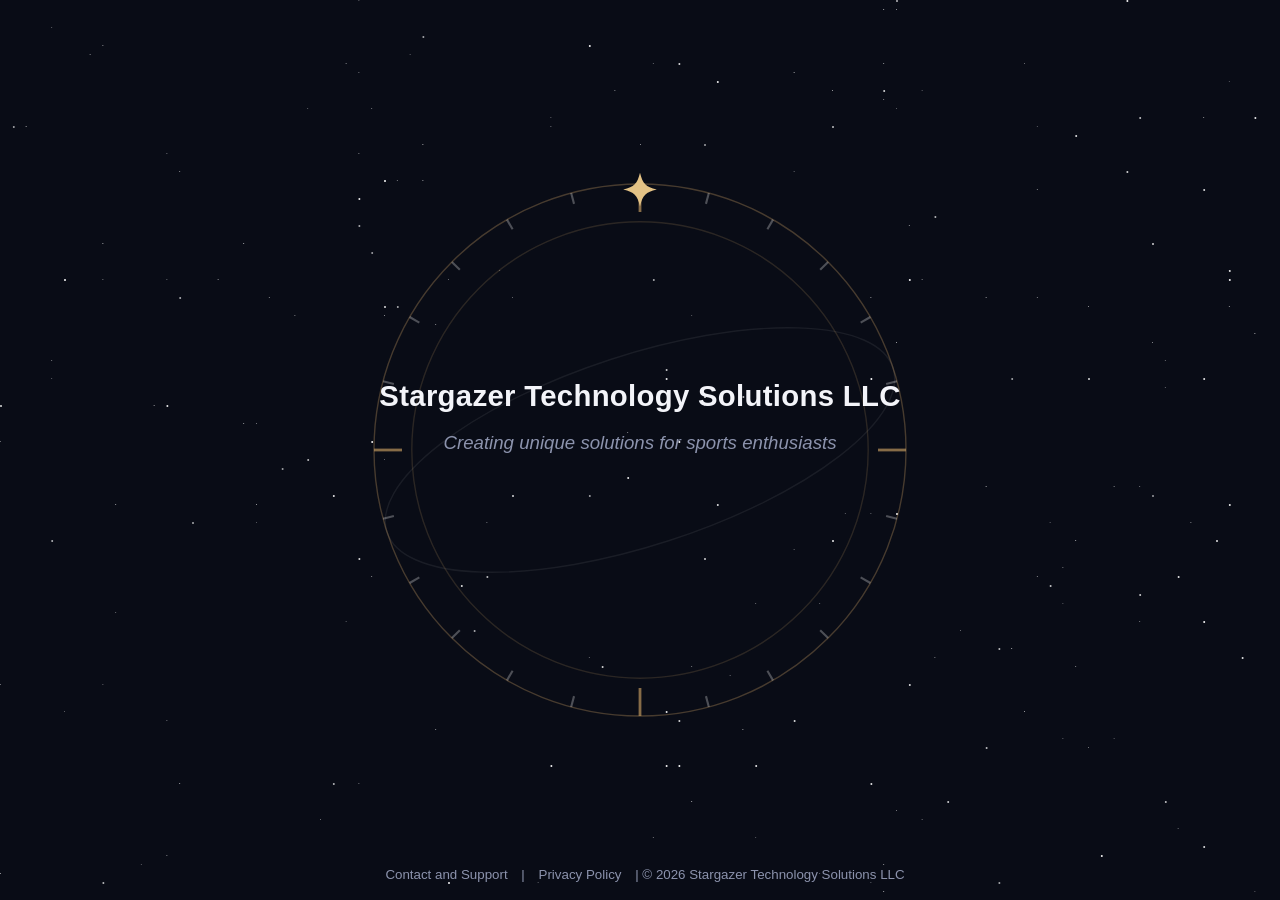
==== index.html @ e73523d0 "Update company name in meta description" ====
<!DOCTYPE html>
<html lang="en">
<head>
<meta charset="UTF-8">
<meta name="viewport" content="width=device-width, initial-scale=1.0">
<meta name="description" content="Stargazer Technology Solutions &mdash; creating unique solutions for sports enthusiasts.">
<title>Stargazer Technology Solutions LLC</title>
<link rel="stylesheet" href="style.css">
</head>
<body>

<div class="stars"></div>
<div class="stars2"></div>
<div class="stars3"></div>

<div class="hero">
  <svg class="emblem emblem--hero" viewBox="0 0 400 400" aria-hidden="true" focusable="false">
    <ellipse cx="200" cy="200" rx="190" ry="68" transform="rotate(-18 200 200)" class="emblem-orbit" />
    <circle cx="200" cy="200" r="190" class="emblem-ring-outer" />
    <circle cx="200" cy="200" r="163" class="emblem-ring-inner" />
    <g class="emblem-ticks-minor">
      <line x1="200" y1="10" x2="200" y2="18" transform="rotate(15 200 200)" />
      <line x1="200" y1="10" x2="200" y2="18" transform="rotate(30 200 200)" />
      <line x1="200" y1="10" x2="200" y2="18" transform="rotate(45 200 200)" />
      <line x1="200" y1="10" x2="200" y2="18" transform="rotate(60 200 200)" />
      <line x1="200" y1="10" x2="200" y2="18" transform="rotate(75 200 200)" />
      <line x1="200" y1="10" x2="200" y2="18" transform="rotate(105 200 200)" />
      <line x1="200" y1="10" x2="200" y2="18" transform="rotate(120 200 200)" />
      <line x1="200" y1="10" x2="200" y2="18" transform="rotate(135 200 200)" />
      <line x1="200" y1="10" x2="200" y2="18" transform="rotate(150 200 200)" />
      <line x1="200" y1="10" x2="200" y2="18" transform="rotate(165 200 200)" />
      <line x1="200" y1="10" x2="200" y2="18" transform="rotate(195 200 200)" />
      <line x1="200" y1="10" x2="200" y2="18" transform="rotate(210 200 200)" />
      <line x1="200" y1="10" x2="200" y2="18" transform="rotate(225 200 200)" />
      <line x1="200" y1="10" x2="200" y2="18" transform="rotate(240 200 200)" />
      <line x1="200" y1="10" x2="200" y2="18" transform="rotate(255 200 200)" />
      <line x1="200" y1="10" x2="200" y2="18" transform="rotate(285 200 200)" />
      <line x1="200" y1="10" x2="200" y2="18" transform="rotate(300 200 200)" />
      <line x1="200" y1="10" x2="200" y2="18" transform="rotate(315 200 200)" />
      <line x1="200" y1="10" x2="200" y2="18" transform="rotate(330 200 200)" />
      <line x1="200" y1="10" x2="200" y2="18" transform="rotate(345 200 200)" />
    </g>
    <g class="emblem-ticks-major">
      <line x1="200" y1="10" x2="200" y2="30" />
      <line x1="200" y1="10" x2="200" y2="30" transform="rotate(90 200 200)" />
      <line x1="200" y1="10" x2="200" y2="30" transform="rotate(180 200 200)" />
      <line x1="200" y1="10" x2="200" y2="30" transform="rotate(270 200 200)" />
    </g>
    <path class="emblem-spark" d="M200,2 C202,10 204,12 212,14 C204,16 202,18 200,26 C198,18 196,16 188,14 C196,12 198,10 200,2 Z" />
  </svg>

  <div class="hero-content">
    <h1 class="business-name">Stargazer Technology Solutions LLC</h1>
    <p class="tagline">Creating unique solutions for sports enthusiasts</p>
  </div>
</div>

<div class="footer-links">
  <a href="contact.html">Contact and Support</a>
  |
  <a href="privacy.html">Privacy Policy</a>
  |
  &copy; 2026 Stargazer Technology Solutions LLC
</div>

</body>
</html>
---- style.css ----
@font-face {
  font-family: 'Gellix';
  src: local('Gellix');
}

:root {
  --bg: #090c16;
  --text: #f3f4f9;
  --muted: #8c93ad;
  --accent: #c9a063;
  --accent-bright: #e3c285;
  --rule: rgba(201, 160, 99, 0.35);
}

* {
  margin: 0;
  padding: 0;
  box-sizing: border-box;
}

html {
  overflow-x: hidden;
}

html, body {
  height: 100%;
  background: var(--bg);
  font-family: 'Gellix', -apple-system, 'Segoe UI', Helvetica, Arial, sans-serif;
  color: var(--text);
}

a {
  color: var(--accent-bright);
}

a:focus-visible,
button:focus-visible {
  outline: 1px solid var(--accent-bright);
  outline-offset: 3px;
}

/* ---------- Starfield (static box-shadow dot field) ---------- */

.stars,
.stars2,
.stars3 {
  position: fixed;
  top: 0;
  left: 0;
  width: 1px;
  height: 1px;
  border-radius: 50%;
  background: transparent;
  z-index: 0;
}

.stars2 { width: 2px; height: 2px; }
.stars3 { width: 2px; height: 2px; }

.stars {
  box-shadow:
    81vw 14vh 0 rgba(255,255,255,0.41),
    35vw 31vh 0 rgba(255,255,255,0.49),
    94vw 13vh 0 rgba(255,255,255,0.67),
    69vw 11vh 0 rgba(255,255,255,0.64),
    4vw 3vh 0 rgba(255,255,255,0.44),
    29vw 64vh 0 rgba(255,255,255,0.64),
    71vw 25vh 0 rgba(255,255,255,0.69),
    89vw 69vh 0 rgba(255,255,255,0.57),
    57vw 75vh 0 rgba(255,255,255,0.51),
    0vw 97vh 0 rgba(255,255,255,0.72),
    89vw 54vh 0 rgba(255,255,255,0.54),
    19vw 27vh 0 rgba(255,255,255,0.78),
    43vw 13vh 0 rgba(255,255,255,0.44),
    12vw 45vh 0 rgba(255,255,255,0.74),
    77vw 33vh 0 rgba(255,255,255,0.72),
    93vw 58vh 0 rgba(255,255,255,0.61),
    48vw 10vh 0 rgba(255,255,255,0.62),
    80vw 79vh 0 rgba(255,255,255,0.75),
    46vw 73vh 0 rgba(255,255,255,0.48),
    8vw 5vh 0 rgba(255,255,255,0.66),
    98vw 37vh 0 rgba(255,255,255,0.79),
    29vw 12vh 0 rgba(255,255,255,0.55),
    58vw 81vh 0 rgba(255,255,255,0.73),
    20vw 47vh 0 rgba(255,255,255,0.54),
    85vw 34vh 0 rgba(255,255,255,0.68),
    87vw 82vh 0 rgba(255,255,255,0.43),
    81vw 21vh 0 rgba(255,255,255,0.61),
    31vw 20vh 0 rgba(255,255,255,0.58),
    34vw 81vh 0 rgba(255,255,255,0.68),
    28vw 87vh 0 rgba(255,255,255,0.53),
    98vw 99vh 0 rgba(255,255,255,0.42),
    4vw 40vh 0 rgba(255,255,255,0.56),
    8vw 27vh 0 rgba(255,255,255,0.77),
    72vw 91vh 0 rgba(255,255,255,0.53),
    83vw 63vh 0 rgba(255,255,255,0.56),
    82vw 58vh 0 rgba(255,255,255,0.46),
    17vw 31vh 0 rgba(255,255,255,0.7),
    68vw 33vh 0 rgba(255,255,255,0.7),
    54vw 74vh 0 rgba(255,255,255,0.56),
    28vw 17vh 0 rgba(255,255,255,0.6),
    11vw 96vh 0 rgba(255,255,255,0.42),
    14vw 19vh 0 rgba(255,255,255,0.65),
    87vw 54vh 0 rgba(255,255,255,0.64),
    49vw 48vh 0 rgba(255,255,255,0.64),
    59vw 67vh 0 rgba(255,255,255,0.5),
    70vw 1vh 0 rgba(255,255,255,0.67),
    14vw 87vh 0 rgba(255,255,255,0.75),
    96vw 34vh 0 rgba(255,255,255,0.71),
    43vw 14vh 0 rgba(255,255,255,0.52),
    20vw 58vh 0 rgba(255,255,255,0.4),
    92vw 92vh 0 rgba(255,255,255,0.51),
    64vw 97vh 0 rgba(255,255,255,0.47),
    13vw 80vh 0 rgba(255,255,255,0.52),
    81vw 64vh 0 rgba(255,255,255,0.64),
    19vw 47vh 0 rgba(255,255,255,0.71),
    69vw 99vh 0 rgba(255,255,255,0.77),
    0vw 76vh 0 rgba(255,255,255,0.53),
    2vw 14vh 0 rgba(255,255,255,0.77),
    39vw 30vh 0 rgba(255,255,255,0.42),
    72vw 10vh 0 rgba(255,255,255,0.43),
    62vw 8vh 0 rgba(255,255,255,0.79),
    68vw 98vh 0 rgba(255,255,255,0.45),
    84vw 60vh 0 rgba(255,255,255,0.78),
    21vw 33vh 0 rgba(255,255,255,0.61),
    77vw 54vh 0 rgba(255,255,255,0.79),
    69vw 96vh 0 rgba(255,255,255,0.69),
    25vw 91vh 0 rgba(255,255,255,0.52),
    85vw 83vh 0 rgba(255,255,255,0.55),
    66vw 57vh 0 rgba(255,255,255,0.45),
    28vw 8vh 0 rgba(255,255,255,0.54),
    75vw 70vh 0 rgba(255,255,255,0.49),
    28vw 0vh 0 rgba(255,255,255,0.43),
    80vw 7vh 0 rgba(255,255,255,0.49),
    4vw 42vh 0 rgba(255,255,255,0.43),
    30vw 35vh 0 rgba(255,255,255,0.67),
    27vw 69vh 0 rgba(255,255,255,0.45),
    73vw 73vh 0 rgba(255,255,255,0.59),
    100vw 60vh 0 rgba(255,255,255,0.72),
    24vw 12vh 0 rgba(255,255,255,0.44),
    55vw 45vh 0 rgba(255,255,255,0.57),
    59vw 93vh 0 rgba(255,255,255,0.42),
    83vw 82vh 0 rgba(255,255,255,0.44),
    51vw 93vh 0 rgba(255,255,255,0.54),
    13vw 31vh 0 rgba(255,255,255,0.48),
    68vw 57vh 0 rgba(255,255,255,0.46),
    23vw 35vh 0 rgba(255,255,255,0.59),
    9vw 56vh 0 rgba(255,255,255,0.72),
    70vw 12vh 0 rgba(255,255,255,0.42),
    69vw 1vh 0 rgba(255,255,255,0.79),
    96vw 30vh 0 rgba(255,255,255,0.47),
    62vw 61vh 0 rgba(255,255,255,0.49),
    51vw 7vh 0 rgba(255,255,255,0.47),
    0vw 49vh 0 rgba(255,255,255,0.51),
    100vw 100vh 0 rgba(255,255,255,0.58),
    54vw 89vh 0 rgba(255,255,255,0.78),
    100vw 71vh 0 rgba(255,255,255,0.66),
    62vw 19vh 0 rgba(255,255,255,0.48),
    27vw 7vh 0 rgba(255,255,255,0.63),
    69vw 7vh 0 rgba(255,255,255,0.7),
    7vw 6vh 0 rgba(255,255,255,0.63),
    64vw 67vh 0 rgba(255,255,255,0.46),
    65vw 10vh 0 rgba(255,255,255,0.74),
    8vw 76vh 0 rgba(255,255,255,0.43),
    30vw 51vh 0 rgba(255,255,255,0.45),
    72vw 31vh 0 rgba(255,255,255,0.63),
    5vw 79vh 0 rgba(255,255,255,0.43),
    84vw 74vh 0 rgba(255,255,255,0.63),
    40vw 33vh 0 rgba(255,255,255,0.48),
    91vw 40vh 0 rgba(255,255,255,0.5),
    50vw 16vh 0 rgba(255,255,255,0.67),
    38vw 58vh 0 rgba(255,255,255,0.53),
    96vw 9vh 0 rgba(255,255,255,0.4),
    79vw 72vh 0 rgba(255,255,255,0.8),
    9vw 68vh 0 rgba(255,255,255,0.49),
    33vw 16vh 0 rgba(255,255,255,0.77),
    8vw 31vh 0 rgba(255,255,255,0.55),
    20vw 56vh 0 rgba(255,255,255,0.73),
    90vw 38vh 0 rgba(255,255,255,0.64),
    83vw 67vh 0 rgba(255,255,255,0.4),
    70vw 38vh 0 rgba(255,255,255,0.77),
    13vw 17vh 0 rgba(255,255,255,0.51),
    13vw 95vh 0 rgba(255,255,255,0.62),
    34vw 36vh 0 rgba(255,255,255,0.64),
    91vw 43vh 0 rgba(255,255,255,0.48),
    81vw 33vh 0 rgba(255,255,255,0.6),
    32vw 6vh 0 rgba(255,255,255,0.44),
    54vw 35vh 0 rgba(255,255,255,0.42),
    42vw 98vh 0 rgba(255,255,255,0.45),
    33vw 20vh 0 rgba(255,255,255,0.7),
    70vw 90vh 0 rgba(255,255,255,0.57);
}

.stars2 {
  box-shadow:
    1vw 14vh 0 rgba(255,255,255,0.63),
    88vw 19vh 0 rgba(255,255,255,0.82),
    47vw 74vh 0 rgba(255,255,255,0.82),
    55vw 16vh 0 rgba(255,255,255,0.62),
    46vw 5vh 0 rgba(255,255,255,0.96),
    26vw 87vh 0 rgba(255,255,255,0.7),
    13vw 45vh 0 rgba(255,255,255,0.91),
    52vw 79vh 0 rgba(255,255,255,0.9),
    30vw 20vh 0 rgba(255,255,255,0.99),
    22vw 52vh 0 rgba(255,255,255,0.61),
    94vw 42vh 0 rgba(255,255,255,0.91),
    52vw 85vh 0 rgba(255,255,255,0.95),
    31vw 34vh 0 rgba(255,255,255,0.66),
    89vw 13vh 0 rgba(255,255,255,0.75),
    4vw 60vh 0 rgba(255,255,255,0.69),
    58vw 44vh 0 rgba(255,255,255,0.72),
    29vw 28vh 0 rgba(255,255,255,0.61),
    24vw 51vh 0 rgba(255,255,255,0.73),
    8vw 98vh 0 rgba(255,255,255,0.71),
    82vw 65vh 0 rgba(255,255,255,0.76),
    68vw 42vh 0 rgba(255,255,255,0.98),
    14vw 33vh 0 rgba(255,255,255,0.67),
    33vw 4vh 0 rgba(255,255,255,0.64),
    55vw 44vh 0 rgba(255,255,255,0.89),
    40vw 55vh 0 rgba(255,255,255,0.84),
    65vw 14vh 0 rgba(255,255,255,0.75),
    73vw 24vh 0 rgba(255,255,255,0.7),
    90vw 55vh 0 rgba(255,255,255,0.6),
    68vw 87vh 0 rgba(255,255,255,0.89),
    94vw 94vh 0 rgba(255,255,255,0.87),
    46vw 55vh 0 rgba(255,255,255,0.63),
    85vw 42vh 0 rgba(255,255,255,0.85),
    84vw 15vh 0 rgba(255,255,255,0.89),
    38vw 64vh 0 rgba(255,255,255,0.72),
    52vw 41vh 0 rgba(255,255,255,0.76),
    37vw 70vh 0 rgba(255,255,255,0.65),
    53vw 85vh 0 rgba(255,255,255,0.98),
    86vw 95vh 0 rgba(255,255,255,0.96),
    78vw 72vh 0 rgba(255,255,255,0.72),
    70vw 0vh 0 rgba(255,255,255,0.72),
    26vw 55vh 0 rgba(255,255,255,0.91),
    77vw 83vh 0 rgba(255,255,255,0.73),
    56vw 56vh 0 rgba(255,255,255,0.87),
    65vw 60vh 0 rgba(255,255,255,0.92),
    94vw 21vh 0 rgba(255,255,255,0.86),
    36vw 65vh 0 rgba(255,255,255,0.87),
    79vw 42vh 0 rgba(255,255,255,0.64),
    96vw 30vh 0 rgba(255,255,255,0.87),
    28vw 25vh 0 rgba(255,255,255,0.66),
    5vw 31vh 0 rgba(255,255,255,0.99),
    78vw 98vh 0 rgba(255,255,255,0.63),
    53vw 80vh 0 rgba(255,255,255,0.83),
    91vw 89vh 0 rgba(255,255,255,0.75),
    51vw 31vh 0 rgba(255,255,255,0.66),
    88vw 0vh 0 rgba(255,255,255,0.96),
    98vw 13vh 0 rgba(255,255,255,0.91),
    28vw 22vh 0 rgba(255,255,255,0.92),
    89vw 66vh 0 rgba(255,255,255,0.79),
    71vw 31vh 0 rgba(255,255,255,0.97),
    15vw 58vh 0 rgba(255,255,255,0.65);
}

.stars3 {
  box-shadow:
    59vw 85vh 0 rgba(255,255,255,0.91),
    71vw 76vh 0 rgba(255,255,255,0.86),
    96vw 56vh 0 rgba(255,255,255,0.92),
    92vw 64vh 0 rgba(255,255,255,0.89),
    70vw 57vh 0 rgba(255,255,255,0.98),
    95vw 60vh 0 rgba(255,255,255,0.89),
    96vw 31vh 0 rgba(255,255,255,0.97),
    35vw 98vh 0 rgba(255,255,255,0.96),
    62vw 80vh 0 rgba(255,255,255,0.85),
    56vw 9vh 0 rgba(255,255,255,0.94),
    30vw 34vh 0 rgba(255,255,255,0.87),
    69vw 10vh 0 rgba(255,255,255,0.83),
    29vw 49vh 0 rgba(255,255,255,0.94),
    90vw 27vh 0 rgba(255,255,255,0.81),
    52vw 42vh 0 rgba(255,255,255,0.91),
    53vw 7vh 0 rgba(255,255,255,0.84),
    53vw 49vh 0 rgba(255,255,255,0.98),
    74vw 89vh 0 rgba(255,255,255,0.8),
    97vw 73vh 0 rgba(255,255,255,0.88),
    0vw 45vh 0 rgba(255,255,255,0.86),
    49vw 53vh 0 rgba(255,255,255,0.91),
    94vw 69vh 0 rgba(255,255,255,0.96),
    28vw 62vh 0 rgba(255,255,255,0.84),
    55vw 62vh 0 rgba(255,255,255,0.81),
    43vw 85vh 0 rgba(255,255,255,0.94);
}

/* ---------- Astrolabe emblem ---------- */

.emblem {
  display: block;
  overflow: visible;
}

.emblem-ring-outer {
  fill: none;
  stroke: var(--accent);
  stroke-opacity: 0.32;
  stroke-width: 1;
}

.emblem-ring-inner {
  fill: none;
  stroke: var(--accent);
  stroke-opacity: 0.18;
  stroke-width: 1;
}

.emblem-orbit {
  fill: none;
  stroke: #ffffff;
  stroke-opacity: 0.07;
  stroke-width: 1;
}

.emblem-ticks-minor line {
  stroke: #ffffff;
  stroke-opacity: 0.28;
  stroke-width: 1.5;
}

.emblem-ticks-major line {
  stroke: var(--accent);
  stroke-opacity: 0.65;
  stroke-width: 2;
}

.emblem-spark {
  fill: var(--accent-bright);
}

/* ---------- Home page hero ---------- */

.hero {
  position: relative;
  z-index: 1;
  min-height: 100vh;
  display: flex;
  align-items: center;
  justify-content: center;
  padding: 24px;
  padding-bottom: 88px;
}

.emblem--hero {
  position: absolute;
  top: 50%;
  left: 50%;
  z-index: 0;
  width: min(74vmin, 560px);
  height: min(74vmin, 560px);
  transform: translate(-50%, -50%);
  pointer-events: none;
  animation: emblem-reveal 1100ms ease-out both;
}

.hero-content {
  position: relative;
  z-index: 1;
  max-width: 640px;
  text-align: center;
  animation: content-reveal 900ms ease-out 150ms both;
}

.business-name {
  font-size: 22pt;
  font-weight: 700;
  letter-spacing: 0.3px;
  margin-bottom: 16px;
}

.tagline {
  font-size: 14pt;
  font-style: italic;
  font-weight: 400;
  color: var(--muted);
  line-height: 1.5;
  white-space: nowrap;
}

/* ---------- Contact / Privacy pages ---------- */

.page {
  position: relative;
  z-index: 1;
  min-height: 100vh;
  display: flex;
  flex-direction: column;
  align-items: center;
  justify-content: center;
  text-align: center;
  padding: 24px;
  padding-bottom: 88px;
}

.page-head {
  animation: content-reveal 700ms ease-out both;
}

.emblem--mark {
  width: 84px;
  height: 84px;
  margin: 0 auto 22px;
}

.page-title {
  font-size: 22pt;
  font-weight: 700;
  letter-spacing: 0.3px;
  margin-bottom: 18px;
}

.rule {
  width: 40px;
  height: 1px;
  background: var(--rule);
  margin: 0 auto 32px;
}

.page-body {
  animation: content-reveal 700ms ease-out 100ms both;
}

.body-text {
  font-size: 14pt;
  line-height: 1.8;
  color: var(--text);
}

.field-list {
  display: flex;
  flex-direction: column;
  align-items: center;
  gap: 22px;
}

.field-list--footnote {
  margin-top: 36px;
}

.field dt {
  font-size: 10pt;
  font-weight: 500;
  color: var(--muted);
  margin-bottom: 4px;
}

.field dd {
  font-size: 14pt;
  color: var(--text);
  font-variant-numeric: tabular-nums;
}

.field dd a {
  text-decoration: none;
}

.field dd a:hover,
.field dd a:focus-visible {
  text-decoration: underline;
}

/* ---------- Support form ---------- */

.support-form {
  display: flex;
  flex-direction: column;
  gap: 20px;
  width: 100%;
  max-width: 420px;
  margin: 0 auto;
  text-align: left;
}

.hp-field {
  position: absolute;
  left: -10000px;
  width: 1px;
  height: 1px;
  overflow: hidden;
}

.form-field {
  display: flex;
  flex-direction: column;
  gap: 6px;
}

.form-field label {
  font-size: 10pt;
  font-weight: 500;
  color: var(--muted);
}

.form-field input,
.form-field textarea {
  font-family: inherit;
  font-size: 14pt;
  color: var(--text);
  background: rgba(255, 255, 255, 0.03);
  border: 1px solid rgba(255, 255, 255, 0.16);
  border-radius: 4px;
  padding: 10px 12px;
}

.form-field textarea {
  resize: vertical;
  min-height: 120px;
}

.form-field input:focus,
.form-field textarea:focus {
  outline: none;
  border-color: var(--accent);
  background: rgba(255, 255, 255, 0.05);
}

.form-field input:focus-visible,
.form-field textarea:focus-visible {
  outline: 1px solid var(--accent-bright);
  outline-offset: 2px;
}

.form-submit {
  align-self: center;
  margin-top: 4px;
  font-family: inherit;
  font-size: 14pt;
  font-weight: 700;
  color: var(--bg);
  background: var(--accent);
  border: none;
  border-radius: 4px;
  padding: 12px 30px;
  cursor: pointer;
  transition: background 150ms ease;
}

.form-submit:hover {
  background: var(--accent-bright);
}

.form-submit:focus-visible {
  outline: 1px solid var(--accent-bright);
  outline-offset: 3px;
}

/* ---------- Footer nav ---------- */

.footer-links {
  position: fixed;
  z-index: 1;
  bottom: 18px;
  left: 0;
  width: 100%;
  text-align: center;
  font-size: 10pt;
  color: var(--muted);
}

.footer-links a {
  color: var(--muted);
  text-decoration: none;
  margin: 0 10px;
}

.footer-links a:hover,
.footer-links a:focus-visible {
  color: var(--accent-bright);
  text-decoration: underline;
}

/* ---------- Motion ---------- */

@keyframes emblem-reveal {
  from { opacity: 0; transform: translate(-50%, -50%) scale(0.96); }
  to   { opacity: 1; transform: translate(-50%, -50%) scale(1); }
}

@keyframes content-reveal {
  from { opacity: 0; transform: translateY(6px); }
  to   { opacity: 1; transform: translateY(0); }
}

@media (prefers-reduced-motion: reduce) {
  * {
    animation: none !important;
    transition: none !important;
  }
}

@media (max-width: 480px) {
  .tagline {
    white-space: normal;
  }

  .emblem--hero {
    width: min(84vmin, 420px);
    height: min(84vmin, 420px);
  }
}
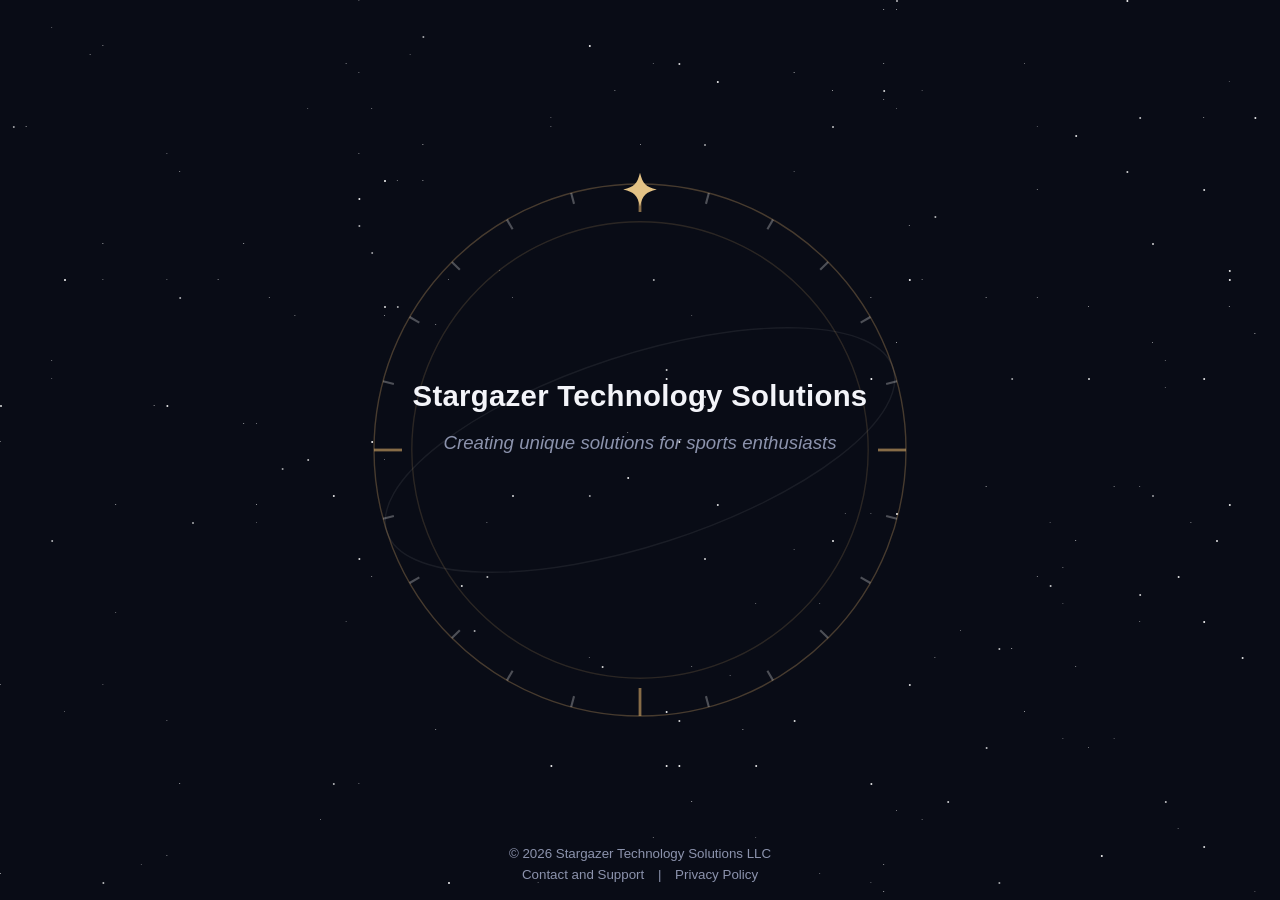
==== commit 5eb6364c: "Add copyright notice to footer, shorten homepage business name - Add "© 2026 Stargazer Technology So" ====
--- a/index.html
+++ b/index.html
@@ -4,7 +4,7 @@
 <meta charset="UTF-8">
 <meta name="viewport" content="width=device-width, initial-scale=1.0">
 <meta name="description" content="Stargazer Technology Solutions &mdash; creating unique solutions for sports enthusiasts.">
-<title>Stargazer Technology Solutions LLC</title>
+<title>Stargazer Technology Solutions</title>
 <link rel="stylesheet" href="style.css">
 </head>
 <body>
@@ -50,18 +50,19 @@
   </svg>
 
   <div class="hero-content">
-    <h1 class="business-name">Stargazer Technology Solutions LLC</h1>
+    <h1 class="business-name">Stargazer Technology Solutions</h1>
     <p class="tagline">Creating unique solutions for sports enthusiasts</p>
   </div>
 </div>
 
-<div class="footer-links">
-  <a href="contact.html">Contact and Support</a>
-  |
-  <a href="privacy.html">Privacy Policy</a>
-  |
-  &copy; 2026 Stargazer Technology Solutions LLC
-</div>
+<footer class="site-footer">
+  <p class="footer-copyright">&copy; 2026 Stargazer Technology Solutions LLC</p>
+  <nav class="footer-links">
+    <a href="contact.html">Contact and Support</a>
+    |
+    <a href="privacy.html">Privacy Policy</a>
+  </nav>
+</footer>
 
 </body>
 </html>
--- a/style.css
+++ b/style.css
@@ -546,7 +546,7 @@
 
 /* ---------- Footer nav ---------- */
 
-.footer-links {
+.site-footer {
   position: fixed;
   z-index: 1;
   bottom: 18px;
@@ -557,6 +557,10 @@
   color: var(--muted);
 }
 
+.footer-copyright {
+  margin-bottom: 6px;
+}
+
 .footer-links a {
   color: var(--muted);
   text-decoration: none;
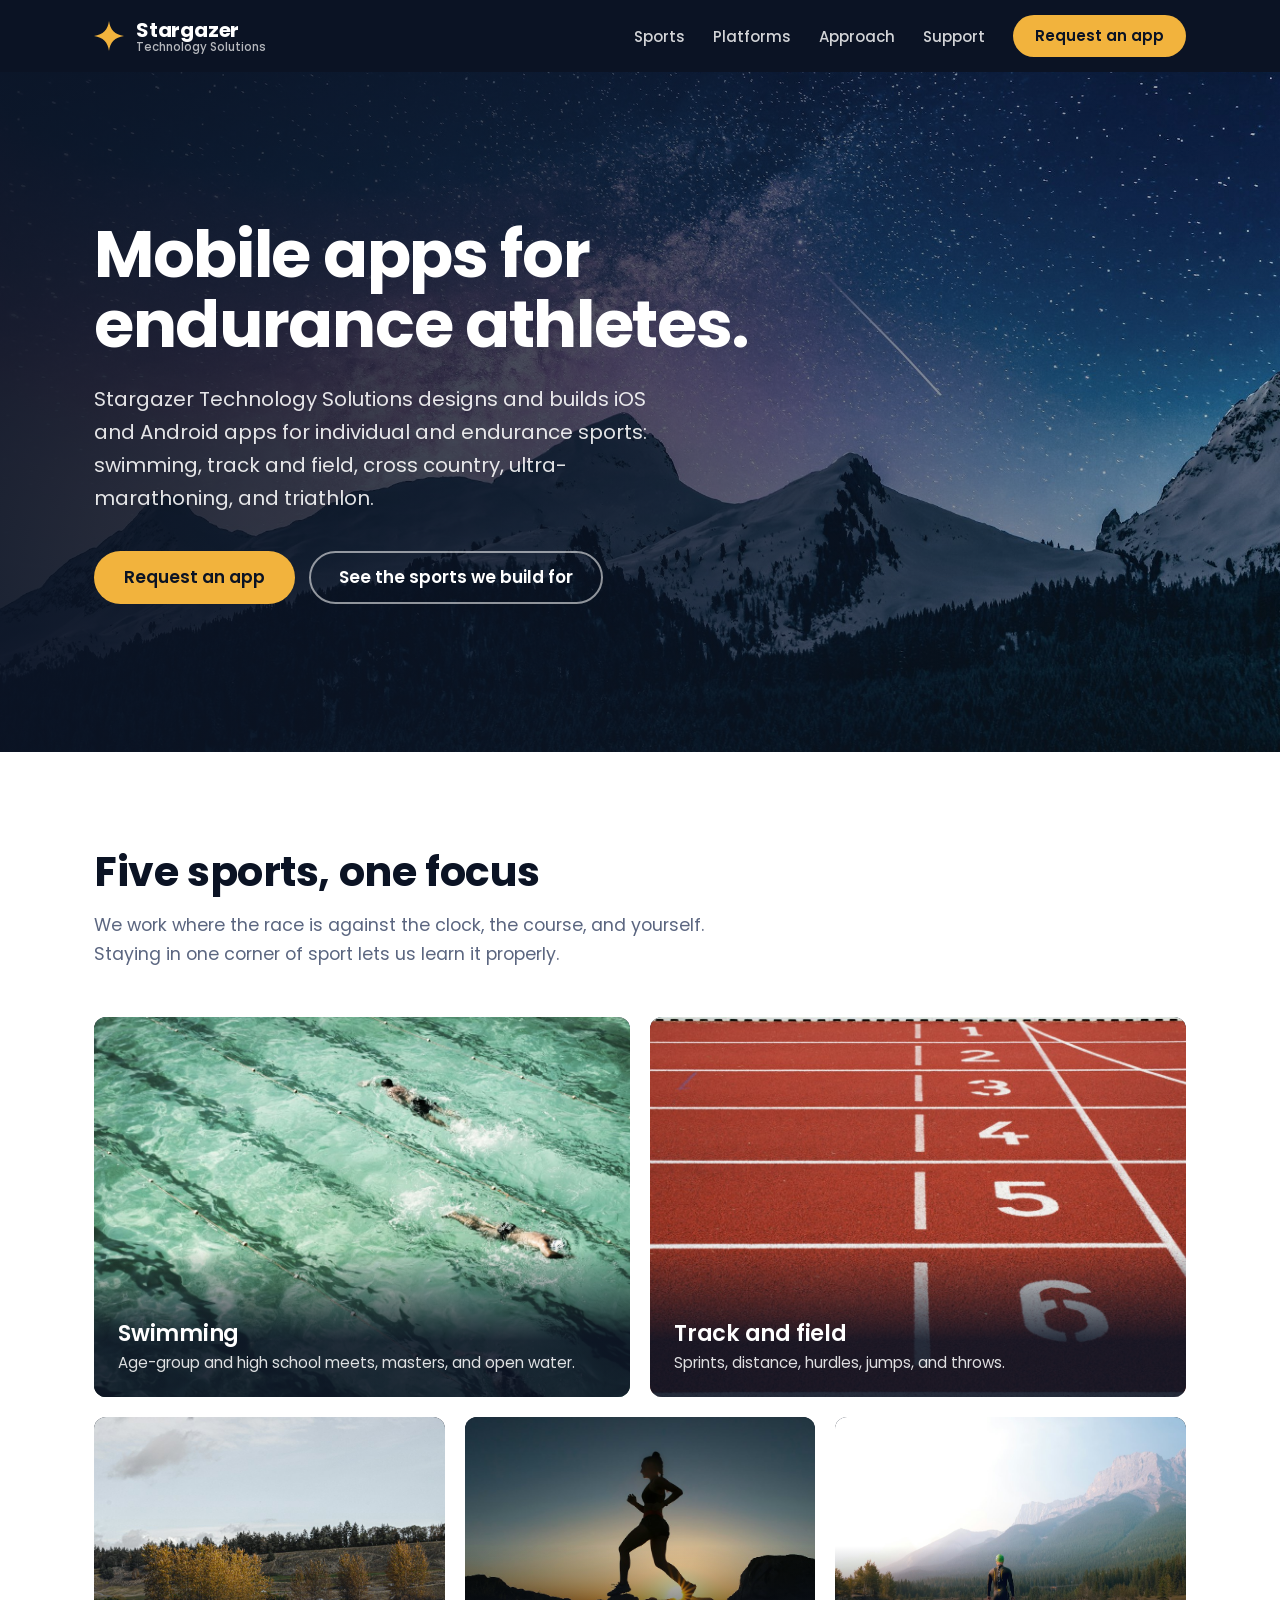
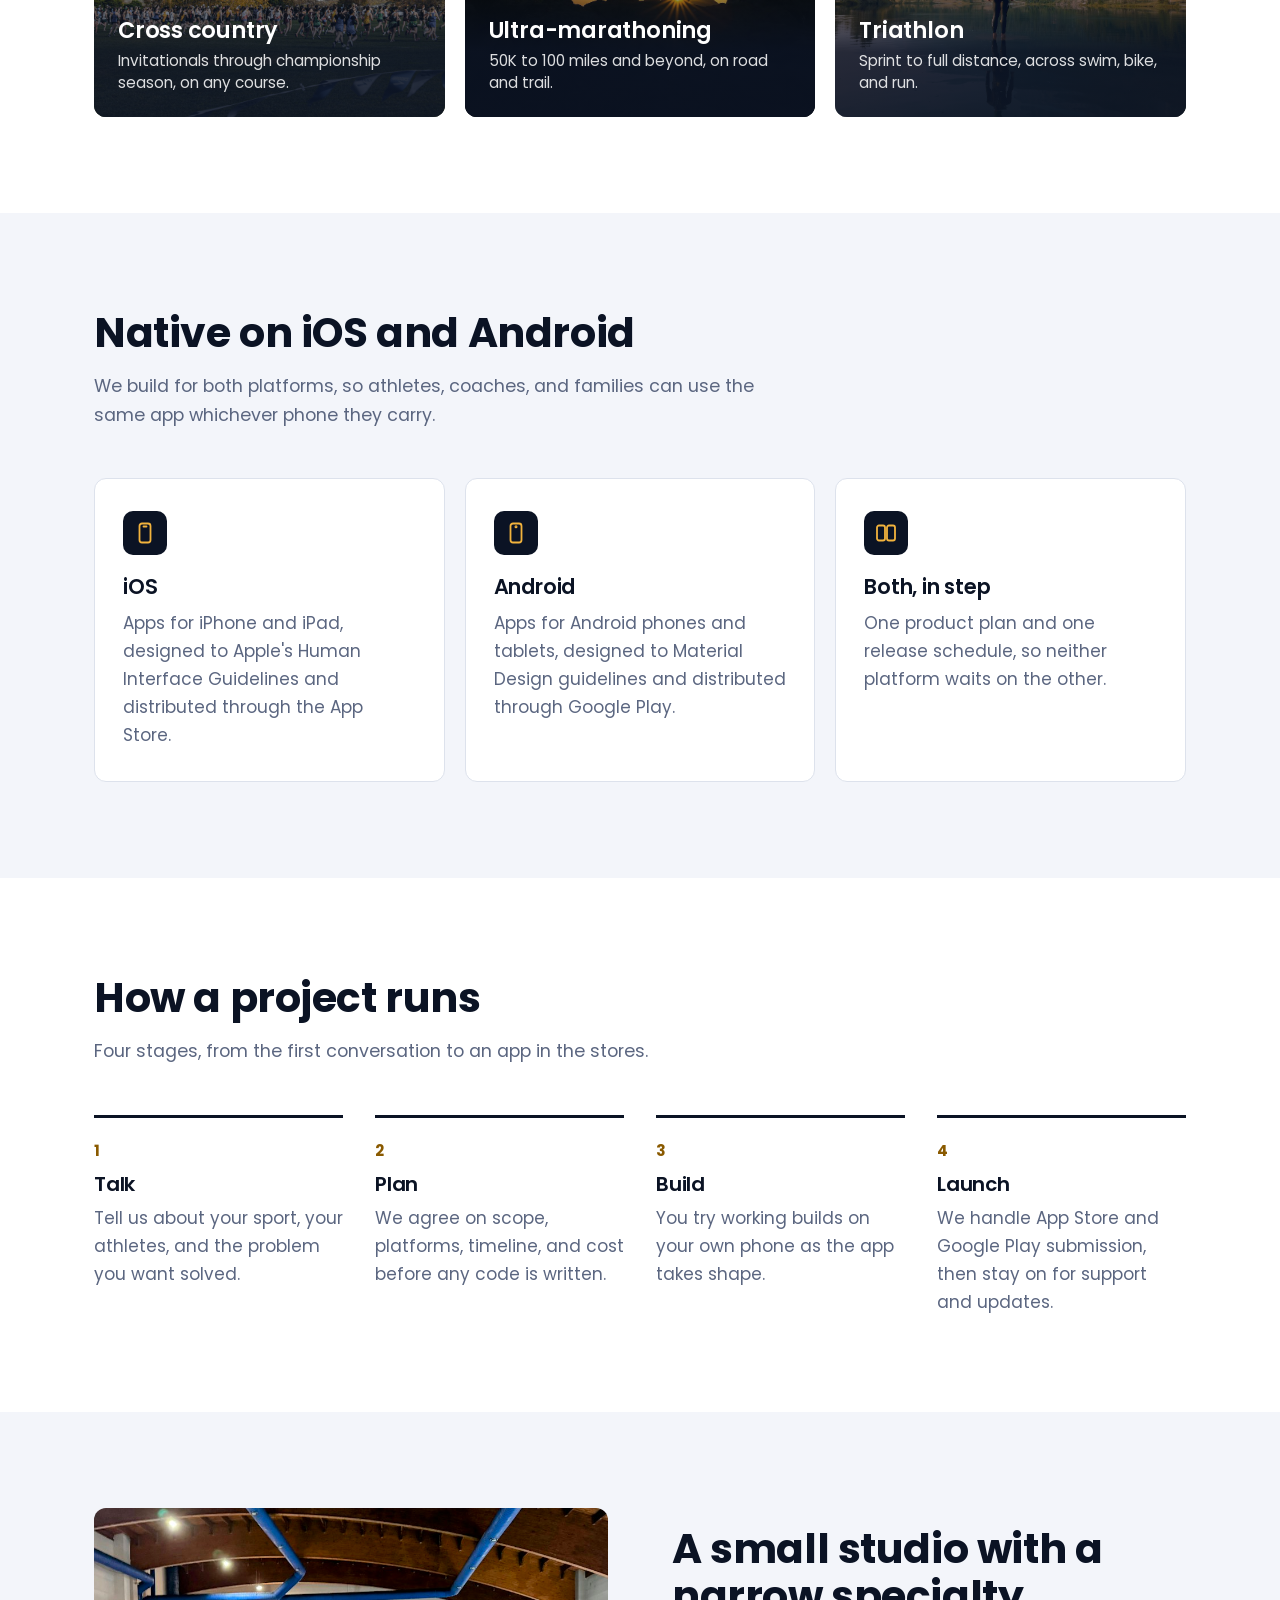
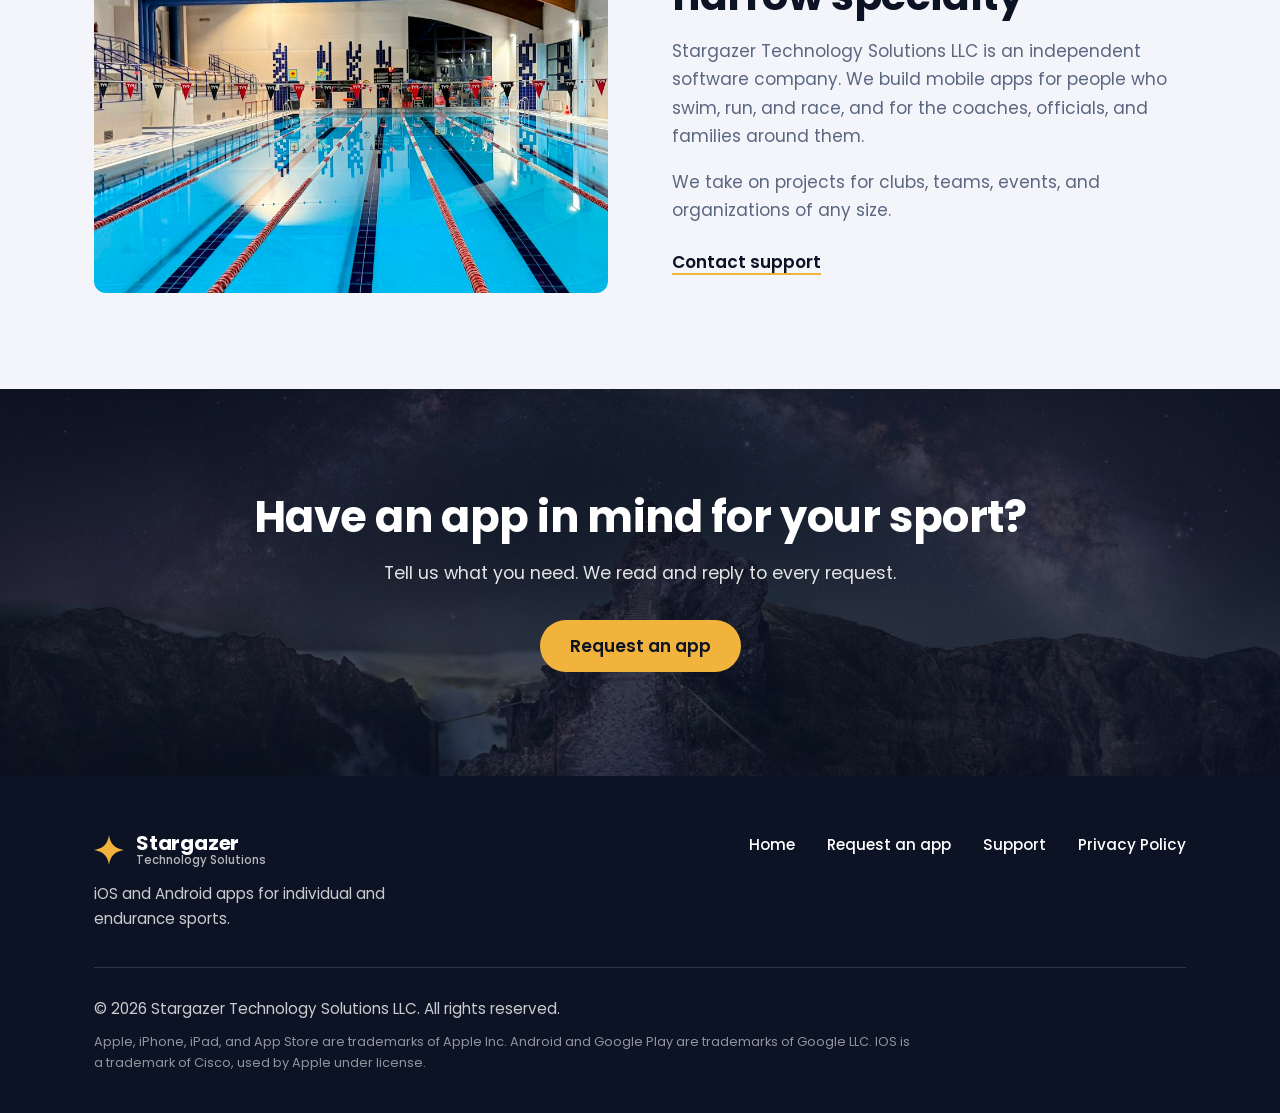
==== commit 1f29f862: "Rebuild site as a full company site for endurance-sports app development - New home page: hero, the " ====
--- a/index.html
+++ b/index.html
@@ -3,65 +3,205 @@
 <head>
 <meta charset="UTF-8">
 <meta name="viewport" content="width=device-width, initial-scale=1.0">
-<meta name="description" content="Stargazer Technology Solutions &mdash; creating unique solutions for sports enthusiasts.">
-<title>Stargazer Technology Solutions</title>
+<title>Stargazer Technology Solutions | Mobile apps for endurance sports</title>
+<meta name="description" content="Stargazer Technology Solutions LLC designs and builds iOS and Android apps for swimming, track and field, cross country, ultra-marathoning, and triathlon.">
+<meta property="og:type" content="website">
+<meta property="og:title" content="Stargazer Technology Solutions">
+<meta property="og:description" content="iOS and Android apps for individual and endurance sports.">
+<meta name="theme-color" content="#0b1324">
+<link rel="icon" href="favicon.svg" type="image/svg+xml">
 <link rel="stylesheet" href="style.css">
 </head>
 <body>
 
-<div class="stars"></div>
-<div class="stars2"></div>
-<div class="stars3"></div>
-
-<div class="hero">
-  <svg class="emblem emblem--hero" viewBox="0 0 400 400" aria-hidden="true" focusable="false">
-    <ellipse cx="200" cy="200" rx="190" ry="68" transform="rotate(-18 200 200)" class="emblem-orbit" />
-    <circle cx="200" cy="200" r="190" class="emblem-ring-outer" />
-    <circle cx="200" cy="200" r="163" class="emblem-ring-inner" />
-    <g class="emblem-ticks-minor">
-      <line x1="200" y1="10" x2="200" y2="18" transform="rotate(15 200 200)" />
-      <line x1="200" y1="10" x2="200" y2="18" transform="rotate(30 200 200)" />
-      <line x1="200" y1="10" x2="200" y2="18" transform="rotate(45 200 200)" />
-      <line x1="200" y1="10" x2="200" y2="18" transform="rotate(60 200 200)" />
-      <line x1="200" y1="10" x2="200" y2="18" transform="rotate(75 200 200)" />
-      <line x1="200" y1="10" x2="200" y2="18" transform="rotate(105 200 200)" />
-      <line x1="200" y1="10" x2="200" y2="18" transform="rotate(120 200 200)" />
-      <line x1="200" y1="10" x2="200" y2="18" transform="rotate(135 200 200)" />
-      <line x1="200" y1="10" x2="200" y2="18" transform="rotate(150 200 200)" />
-      <line x1="200" y1="10" x2="200" y2="18" transform="rotate(165 200 200)" />
-      <line x1="200" y1="10" x2="200" y2="18" transform="rotate(195 200 200)" />
-      <line x1="200" y1="10" x2="200" y2="18" transform="rotate(210 200 200)" />
-      <line x1="200" y1="10" x2="200" y2="18" transform="rotate(225 200 200)" />
-      <line x1="200" y1="10" x2="200" y2="18" transform="rotate(240 200 200)" />
-      <line x1="200" y1="10" x2="200" y2="18" transform="rotate(255 200 200)" />
-      <line x1="200" y1="10" x2="200" y2="18" transform="rotate(285 200 200)" />
-      <line x1="200" y1="10" x2="200" y2="18" transform="rotate(300 200 200)" />
-      <line x1="200" y1="10" x2="200" y2="18" transform="rotate(315 200 200)" />
-      <line x1="200" y1="10" x2="200" y2="18" transform="rotate(330 200 200)" />
-      <line x1="200" y1="10" x2="200" y2="18" transform="rotate(345 200 200)" />
-    </g>
-    <g class="emblem-ticks-major">
-      <line x1="200" y1="10" x2="200" y2="30" />
-      <line x1="200" y1="10" x2="200" y2="30" transform="rotate(90 200 200)" />
-      <line x1="200" y1="10" x2="200" y2="30" transform="rotate(180 200 200)" />
-      <line x1="200" y1="10" x2="200" y2="30" transform="rotate(270 200 200)" />
-    </g>
-    <path class="emblem-spark" d="M200,2 C202,10 204,12 212,14 C204,16 202,18 200,26 C198,18 196,16 188,14 C196,12 198,10 200,2 Z" />
-  </svg>
-
-  <div class="hero-content">
-    <h1 class="business-name">Stargazer Technology Solutions</h1>
-    <p class="tagline">Creating unique solutions for sports enthusiasts</p>
+<a class="skip-link" href="#main">Skip to content</a>
+
+<header class="site-header">
+  <div class="container header-inner">
+    <a class="brand" href="index.html" aria-label="Stargazer Technology Solutions home">
+      <svg class="brand-mark" viewBox="4 4 24 24" aria-hidden="true" focusable="false"><path d="M16 4c.9 7 4.6 10.900 12 12-7.400 1.100-11.100 5-12 12-.9-7-4.600-10.900-12-12 7.400-1.100 11.100-5 12-12z"/></svg>
+      <span class="brand-text">
+        <span class="brand-name">Stargazer</span>
+        <span class="brand-sub">Technology Solutions</span>
+      </span>
+    </a>
+    <nav class="site-nav" aria-label="Main">
+      <ul class="nav-links">
+        <li><a href="#sports">Sports</a></li>
+        <li><a href="#platforms">Platforms</a></li>
+        <li><a href="#approach">Approach</a></li>
+        <li><a href="contact.html">Support</a></li>
+      </ul>
+      <a class="btn btn-primary btn-small" href="request.html">Request an app</a>
+    </nav>
   </div>
-</div>
+</header>
+
+<main id="main">
+
+  <section class="hero">
+    <div class="container">
+      <div class="hero-content">
+        <h1>Mobile apps for endurance athletes.</h1>
+        <p class="hero-lead">Stargazer Technology Solutions designs and builds iOS and Android apps for individual and endurance sports: swimming, track and field, cross country, ultra-marathoning, and triathlon.</p>
+        <div class="hero-actions">
+          <a class="btn btn-primary" href="request.html">Request an app</a>
+          <a class="btn btn-ghost" href="#sports">See the sports we build for</a>
+        </div>
+      </div>
+    </div>
+  </section>
+
+  <section class="section" id="sports">
+    <div class="container">
+      <div class="section-head">
+        <h2>Five sports, one focus</h2>
+        <p>We work where the race is against the clock, the course, and yourself. Staying in one corner of sport lets us learn it properly.</p>
+      </div>
+      <ul class="sports-grid">
+        <li class="sport-card sport-card-wide">
+          <img src="images/swimming.jpg" alt="Swimmers training in pool lanes, seen from above" width="1200" height="800">
+          <div class="sport-card-body">
+            <h3>Swimming</h3>
+            <p>Age-group and high school meets, masters, and open water.</p>
+          </div>
+        </li>
+        <li class="sport-card sport-card-wide">
+          <img src="images/track-and-field.jpg" alt="Numbered lanes on a red running track" width="1200" height="788" loading="lazy">
+          <div class="sport-card-body">
+            <h3>Track and field</h3>
+            <p>Sprints, distance, hurdles, jumps, and throws.</p>
+          </div>
+        </li>
+        <li class="sport-card">
+          <img src="images/cross-country.jpg" alt="A large field of cross country runners crossing a grass course" width="1200" height="800" loading="lazy">
+          <div class="sport-card-body">
+            <h3>Cross country</h3>
+            <p>Invitationals through championship season, on any course.</p>
+          </div>
+        </li>
+        <li class="sport-card">
+          <img src="images/ultra-marathon.jpg" alt="Silhouette of a runner on a rocky trail at sunrise" width="1200" height="787" loading="lazy">
+          <div class="sport-card-body">
+            <h3>Ultra-marathoning</h3>
+            <p>50K to 100 miles and beyond, on road and trail.</p>
+          </div>
+        </li>
+        <li class="sport-card">
+          <img src="images/triathlon.jpg" alt="An athlete in a wetsuit standing at the edge of a mountain lake" width="1200" height="900" loading="lazy">
+          <div class="sport-card-body">
+            <h3>Triathlon</h3>
+            <p>Sprint to full distance, across swim, bike, and run.</p>
+          </div>
+        </li>
+      </ul>
+    </div>
+  </section>
+
+  <section class="section section-mist" id="platforms">
+    <div class="container">
+      <div class="section-head">
+        <h2>Native on iOS and Android</h2>
+        <p>We build for both platforms, so athletes, coaches, and families can use the same app whichever phone they carry.</p>
+      </div>
+      <div class="platform-grid">
+        <div class="platform-card">
+          <svg class="platform-icon" viewBox="0 0 24 24" aria-hidden="true" focusable="false"><rect x="6.500" y="2.500" width="11" height="19" rx="2.500"/><path d="M10.500 5.500h3"/></svg>
+          <h3>iOS</h3>
+          <p>Apps for iPhone and iPad, designed to Apple's Human Interface Guidelines and distributed through the App Store.</p>
+        </div>
+        <div class="platform-card">
+          <svg class="platform-icon" viewBox="0 0 24 24" aria-hidden="true" focusable="false"><rect x="6.500" y="2.500" width="11" height="19" rx="2.500"/><circle cx="12" cy="5.800" r="0.600"/></svg>
+          <h3>Android</h3>
+          <p>Apps for Android phones and tablets, designed to Material Design guidelines and distributed through Google Play.</p>
+        </div>
+        <div class="platform-card">
+          <svg class="platform-icon" viewBox="0 0 24 24" aria-hidden="true" focusable="false"><rect x="3" y="4.500" width="8" height="15" rx="2"/><rect x="13" y="4.500" width="8" height="15" rx="2"/></svg>
+          <h3>Both, in step</h3>
+          <p>One product plan and one release schedule, so neither platform waits on the other.</p>
+        </div>
+      </div>
+    </div>
+  </section>
+
+  <section class="section" id="approach">
+    <div class="container">
+      <div class="section-head">
+        <h2>How a project runs</h2>
+        <p>Four stages, from the first conversation to an app in the stores.</p>
+      </div>
+      <ol class="steps">
+        <li class="step">
+          <h3>Talk</h3>
+          <p>Tell us about your sport, your athletes, and the problem you want solved.</p>
+        </li>
+        <li class="step">
+          <h3>Plan</h3>
+          <p>We agree on scope, platforms, timeline, and cost before any code is written.</p>
+        </li>
+        <li class="step">
+          <h3>Build</h3>
+          <p>You try working builds on your own phone as the app takes shape.</p>
+        </li>
+        <li class="step">
+          <h3>Launch</h3>
+          <p>We handle App Store and Google Play submission, then stay on for support and updates.</p>
+        </li>
+      </ol>
+    </div>
+  </section>
+
+  <section class="section section-mist" id="about">
+    <div class="container split">
+      <div class="split-media">
+        <img src="images/competition-pool.jpg" alt="An indoor competition pool with lane lines and backstroke flags" width="1200" height="675" loading="lazy">
+      </div>
+      <div class="split-text">
+        <h2>A small studio with a narrow specialty</h2>
+        <p>Stargazer Technology Solutions LLC is an independent software company. We build mobile apps for people who swim, run, and race, and for the coaches, officials, and families around them.</p>
+        <p>We take on projects for clubs, teams, events, and organizations of any size.</p>
+        <a class="text-link" href="contact.html">Contact support</a>
+      </div>
+    </div>
+  </section>
+
+  <section class="cta-band">
+    <div class="container">
+      <h2>Have an app in mind for your sport?</h2>
+      <p>Tell us what you need. We read and reply to every request.</p>
+      <a class="btn btn-primary" href="request.html">Request an app</a>
+    </div>
+  </section>
+
+</main>
 
 <footer class="site-footer">
-  <p class="footer-copyright">&copy; 2026 Stargazer Technology Solutions LLC</p>
-  <nav class="footer-links">
-    <a href="contact.html">Contact and Support</a>
-    |
-    <a href="privacy.html">Privacy Policy</a>
-  </nav>
+  <div class="container">
+    <div class="footer-top">
+      <div class="footer-about">
+        <a class="brand" href="index.html" aria-label="Stargazer Technology Solutions home">
+          <svg class="brand-mark" viewBox="4 4 24 24" aria-hidden="true" focusable="false"><path d="M16 4c.9 7 4.6 10.900 12 12-7.400 1.100-11.100 5-12 12-.9-7-4.600-10.900-12-12 7.400-1.100 11.100-5 12-12z"/></svg>
+          <span class="brand-text">
+            <span class="brand-name">Stargazer</span>
+            <span class="brand-sub">Technology Solutions</span>
+          </span>
+        </a>
+        <p>iOS and Android apps for individual and endurance sports.</p>
+      </div>
+      <nav aria-label="Footer">
+        <ul class="footer-links">
+          <li><a href="index.html">Home</a></li>
+          <li><a href="request.html">Request an app</a></li>
+          <li><a href="contact.html">Support</a></li>
+          <li><a href="privacy.html">Privacy Policy</a></li>
+        </ul>
+      </nav>
+    </div>
+    <div class="footer-bottom">
+      <p>&copy; 2026 Stargazer Technology Solutions LLC. All rights reserved.</p>
+      <p class="footer-legal">Apple, iPhone, iPad, and App Store are trademarks of Apple Inc. Android and Google Play are trademarks of Google LLC. IOS is a trademark of Cisco, used by Apple under license.</p>
+    </div>
+  </div>
 </footer>
 
 </body>
--- a/style.css
+++ b/style.css
@@ -1,474 +1,611 @@
 @font-face {
-  font-family: 'Gellix';
-  src: local('Gellix');
+  font-family: 'Poppins';
+  src: url('fonts/Poppins-Regular.ttf') format('truetype');
+  font-weight: 400;
+  font-display: swap;
+}
+
+@font-face {
+  font-family: 'Poppins';
+  src: url('fonts/Poppins-Medium.ttf') format('truetype');
+  font-weight: 500;
+  font-display: swap;
+}
+
+@font-face {
+  font-family: 'Poppins';
+  src: url('fonts/Poppins-SemiBold.ttf') format('truetype');
+  font-weight: 600;
+  font-display: swap;
+}
+
+@font-face {
+  font-family: 'Poppins';
+  src: url('fonts/Poppins-Bold.ttf') format('truetype');
+  font-weight: 700;
+  font-display: swap;
 }
 
 :root {
-  --bg: #090c16;
-  --text: #f3f4f9;
-  --muted: #8c93ad;
-  --accent: #c9a063;
-  --accent-bright: #e3c285;
-  --rule: rgba(201, 160, 99, 0.35);
-}
-
-* {
+  --ink: #0b1324;
+  --ink-soft: #152039;
+  --paper: #ffffff;
+  --mist: #f3f5fa;
+  --line: #dde2ec;
+  --text: #1b2437;
+  --muted: #5b6680;
+  --gold: #f2b33d;
+  --gold-bright: #ffc85c;
+  --gold-deep: #8a5a00;
+  --radius: 12px;
+  --container: 1140px;
+}
+
+*,
+*::before,
+*::after {
+  box-sizing: border-box;
+}
+
+html {
+  scroll-behavior: smooth;
+  -webkit-text-size-adjust: 100%;
+}
+
+body {
   margin: 0;
+  font-family: 'Gellix', 'Poppins', system-ui, -apple-system, 'Segoe UI', Roboto, Helvetica, Arial, sans-serif;
+  font-size: 17px;
+  line-height: 1.65;
+  color: var(--text);
+  background: var(--paper);
+}
+
+h1, h2, h3, p, ul, ol, figure {
+  margin: 0;
+}
+
+h1, h2, h3 {
+  color: var(--ink);
+  line-height: 1.15;
+  letter-spacing: -0.01em;
+}
+
+img, svg {
+  display: block;
+  max-width: 100%;
+}
+
+img {
+  height: auto;
+}
+
+a {
+  color: inherit;
+}
+
+:focus-visible {
+  outline: 3px solid var(--gold);
+  outline-offset: 3px;
+  border-radius: 4px;
+}
+
+.skip-link {
+  position: absolute;
+  left: 16px;
+  top: -60px;
+  z-index: 100;
+  padding: 10px 16px;
+  background: var(--gold);
+  color: var(--ink);
+  font-weight: 600;
+  border-radius: 8px;
+  text-decoration: none;
+}
+
+.skip-link:focus {
+  top: 12px;
+}
+
+.container {
+  width: 100%;
+  max-width: var(--container);
+  margin: 0 auto;
+  padding: 0 24px;
+}
+
+/* ---------- Buttons ---------- */
+
+.btn {
+  display: inline-block;
+  padding: 14px 28px;
+  border: 2px solid transparent;
+  border-radius: 999px;
+  font: inherit;
+  font-weight: 600;
+  line-height: 1.2;
+  text-decoration: none;
+  cursor: pointer;
+  transition: background-color 150ms ease, border-color 150ms ease, color 150ms ease;
+}
+
+.btn-primary {
+  background: var(--gold);
+  color: var(--ink);
+}
+
+.btn-primary:hover {
+  background: var(--gold-bright);
+}
+
+.btn-ghost {
+  border-color: rgba(255, 255, 255, 0.55);
+  color: #ffffff;
+}
+
+.btn-ghost:hover {
+  border-color: #ffffff;
+  background: rgba(255, 255, 255, 0.1);
+}
+
+.btn-small {
+  padding: 10px 20px;
+  font-size: 15px;
+}
+
+/* ---------- Header ---------- */
+
+.site-header {
+  position: sticky;
+  top: 0;
+  z-index: 50;
+  background: var(--ink);
+  color: #ffffff;
+}
+
+.header-inner {
+  display: flex;
+  align-items: center;
+  justify-content: space-between;
+  gap: 24px;
+  min-height: 72px;
+}
+
+.brand {
+  display: flex;
+  align-items: center;
+  gap: 12px;
+  color: #ffffff;
+  text-decoration: none;
+}
+
+.brand-mark {
+  width: 30px;
+  height: 30px;
+  flex: none;
+  fill: var(--gold);
+}
+
+.brand-text {
+  display: flex;
+  flex-direction: column;
+  line-height: 1.1;
+}
+
+.brand-name {
+  font-size: 20px;
+  font-weight: 700;
+  letter-spacing: -0.01em;
+}
+
+.brand-sub {
+  font-size: 11.5px;
+  font-weight: 500;
+  color: rgba(255, 255, 255, 0.7);
+}
+
+.site-nav {
+  display: flex;
+  align-items: center;
+  gap: 28px;
+}
+
+.nav-links {
+  display: flex;
+  align-items: center;
+  gap: 28px;
   padding: 0;
-  box-sizing: border-box;
-}
-
-html {
-  overflow-x: hidden;
-}
-
-html, body {
-  height: 100%;
-  background: var(--bg);
-  font-family: 'Gellix', -apple-system, 'Segoe UI', Helvetica, Arial, sans-serif;
-  color: var(--text);
-}
-
-a {
-  color: var(--accent-bright);
-}
-
-a:focus-visible,
-button:focus-visible {
-  outline: 1px solid var(--accent-bright);
-  outline-offset: 3px;
-}
-
-/* ---------- Starfield (static box-shadow dot field) ---------- */
-
-.stars,
-.stars2,
-.stars3 {
-  position: fixed;
-  top: 0;
-  left: 0;
-  width: 1px;
-  height: 1px;
-  border-radius: 50%;
-  background: transparent;
-  z-index: 0;
-}
-
-.stars2 { width: 2px; height: 2px; }
-.stars3 { width: 2px; height: 2px; }
-
-.stars {
-  box-shadow:
-    81vw 14vh 0 rgba(255,255,255,0.41),
-    35vw 31vh 0 rgba(255,255,255,0.49),
-    94vw 13vh 0 rgba(255,255,255,0.67),
-    69vw 11vh 0 rgba(255,255,255,0.64),
-    4vw 3vh 0 rgba(255,255,255,0.44),
-    29vw 64vh 0 rgba(255,255,255,0.64),
-    71vw 25vh 0 rgba(255,255,255,0.69),
-    89vw 69vh 0 rgba(255,255,255,0.57),
-    57vw 75vh 0 rgba(255,255,255,0.51),
-    0vw 97vh 0 rgba(255,255,255,0.72),
-    89vw 54vh 0 rgba(255,255,255,0.54),
-    19vw 27vh 0 rgba(255,255,255,0.78),
-    43vw 13vh 0 rgba(255,255,255,0.44),
-    12vw 45vh 0 rgba(255,255,255,0.74),
-    77vw 33vh 0 rgba(255,255,255,0.72),
-    93vw 58vh 0 rgba(255,255,255,0.61),
-    48vw 10vh 0 rgba(255,255,255,0.62),
-    80vw 79vh 0 rgba(255,255,255,0.75),
-    46vw 73vh 0 rgba(255,255,255,0.48),
-    8vw 5vh 0 rgba(255,255,255,0.66),
-    98vw 37vh 0 rgba(255,255,255,0.79),
-    29vw 12vh 0 rgba(255,255,255,0.55),
-    58vw 81vh 0 rgba(255,255,255,0.73),
-    20vw 47vh 0 rgba(255,255,255,0.54),
-    85vw 34vh 0 rgba(255,255,255,0.68),
-    87vw 82vh 0 rgba(255,255,255,0.43),
-    81vw 21vh 0 rgba(255,255,255,0.61),
-    31vw 20vh 0 rgba(255,255,255,0.58),
-    34vw 81vh 0 rgba(255,255,255,0.68),
-    28vw 87vh 0 rgba(255,255,255,0.53),
-    98vw 99vh 0 rgba(255,255,255,0.42),
-    4vw 40vh 0 rgba(255,255,255,0.56),
-    8vw 27vh 0 rgba(255,255,255,0.77),
-    72vw 91vh 0 rgba(255,255,255,0.53),
-    83vw 63vh 0 rgba(255,255,255,0.56),
-    82vw 58vh 0 rgba(255,255,255,0.46),
-    17vw 31vh 0 rgba(255,255,255,0.7),
-    68vw 33vh 0 rgba(255,255,255,0.7),
-    54vw 74vh 0 rgba(255,255,255,0.56),
-    28vw 17vh 0 rgba(255,255,255,0.6),
-    11vw 96vh 0 rgba(255,255,255,0.42),
-    14vw 19vh 0 rgba(255,255,255,0.65),
-    87vw 54vh 0 rgba(255,255,255,0.64),
-    49vw 48vh 0 rgba(255,255,255,0.64),
-    59vw 67vh 0 rgba(255,255,255,0.5),
-    70vw 1vh 0 rgba(255,255,255,0.67),
-    14vw 87vh 0 rgba(255,255,255,0.75),
-    96vw 34vh 0 rgba(255,255,255,0.71),
-    43vw 14vh 0 rgba(255,255,255,0.52),
-    20vw 58vh 0 rgba(255,255,255,0.4),
-    92vw 92vh 0 rgba(255,255,255,0.51),
-    64vw 97vh 0 rgba(255,255,255,0.47),
-    13vw 80vh 0 rgba(255,255,255,0.52),
-    81vw 64vh 0 rgba(255,255,255,0.64),
-    19vw 47vh 0 rgba(255,255,255,0.71),
-    69vw 99vh 0 rgba(255,255,255,0.77),
-    0vw 76vh 0 rgba(255,255,255,0.53),
-    2vw 14vh 0 rgba(255,255,255,0.77),
-    39vw 30vh 0 rgba(255,255,255,0.42),
-    72vw 10vh 0 rgba(255,255,255,0.43),
-    62vw 8vh 0 rgba(255,255,255,0.79),
-    68vw 98vh 0 rgba(255,255,255,0.45),
-    84vw 60vh 0 rgba(255,255,255,0.78),
-    21vw 33vh 0 rgba(255,255,255,0.61),
-    77vw 54vh 0 rgba(255,255,255,0.79),
-    69vw 96vh 0 rgba(255,255,255,0.69),
-    25vw 91vh 0 rgba(255,255,255,0.52),
-    85vw 83vh 0 rgba(255,255,255,0.55),
-    66vw 57vh 0 rgba(255,255,255,0.45),
-    28vw 8vh 0 rgba(255,255,255,0.54),
-    75vw 70vh 0 rgba(255,255,255,0.49),
-    28vw 0vh 0 rgba(255,255,255,0.43),
-    80vw 7vh 0 rgba(255,255,255,0.49),
-    4vw 42vh 0 rgba(255,255,255,0.43),
-    30vw 35vh 0 rgba(255,255,255,0.67),
-    27vw 69vh 0 rgba(255,255,255,0.45),
-    73vw 73vh 0 rgba(255,255,255,0.59),
-    100vw 60vh 0 rgba(255,255,255,0.72),
-    24vw 12vh 0 rgba(255,255,255,0.44),
-    55vw 45vh 0 rgba(255,255,255,0.57),
-    59vw 93vh 0 rgba(255,255,255,0.42),
-    83vw 82vh 0 rgba(255,255,255,0.44),
-    51vw 93vh 0 rgba(255,255,255,0.54),
-    13vw 31vh 0 rgba(255,255,255,0.48),
-    68vw 57vh 0 rgba(255,255,255,0.46),
-    23vw 35vh 0 rgba(255,255,255,0.59),
-    9vw 56vh 0 rgba(255,255,255,0.72),
-    70vw 12vh 0 rgba(255,255,255,0.42),
-    69vw 1vh 0 rgba(255,255,255,0.79),
-    96vw 30vh 0 rgba(255,255,255,0.47),
-    62vw 61vh 0 rgba(255,255,255,0.49),
-    51vw 7vh 0 rgba(255,255,255,0.47),
-    0vw 49vh 0 rgba(255,255,255,0.51),
-    100vw 100vh 0 rgba(255,255,255,0.58),
-    54vw 89vh 0 rgba(255,255,255,0.78),
-    100vw 71vh 0 rgba(255,255,255,0.66),
-    62vw 19vh 0 rgba(255,255,255,0.48),
-    27vw 7vh 0 rgba(255,255,255,0.63),
-    69vw 7vh 0 rgba(255,255,255,0.7),
-    7vw 6vh 0 rgba(255,255,255,0.63),
-    64vw 67vh 0 rgba(255,255,255,0.46),
-    65vw 10vh 0 rgba(255,255,255,0.74),
-    8vw 76vh 0 rgba(255,255,255,0.43),
-    30vw 51vh 0 rgba(255,255,255,0.45),
-    72vw 31vh 0 rgba(255,255,255,0.63),
-    5vw 79vh 0 rgba(255,255,255,0.43),
-    84vw 74vh 0 rgba(255,255,255,0.63),
-    40vw 33vh 0 rgba(255,255,255,0.48),
-    91vw 40vh 0 rgba(255,255,255,0.5),
-    50vw 16vh 0 rgba(255,255,255,0.67),
-    38vw 58vh 0 rgba(255,255,255,0.53),
-    96vw 9vh 0 rgba(255,255,255,0.4),
-    79vw 72vh 0 rgba(255,255,255,0.8),
-    9vw 68vh 0 rgba(255,255,255,0.49),
-    33vw 16vh 0 rgba(255,255,255,0.77),
-    8vw 31vh 0 rgba(255,255,255,0.55),
-    20vw 56vh 0 rgba(255,255,255,0.73),
-    90vw 38vh 0 rgba(255,255,255,0.64),
-    83vw 67vh 0 rgba(255,255,255,0.4),
-    70vw 38vh 0 rgba(255,255,255,0.77),
-    13vw 17vh 0 rgba(255,255,255,0.51),
-    13vw 95vh 0 rgba(255,255,255,0.62),
-    34vw 36vh 0 rgba(255,255,255,0.64),
-    91vw 43vh 0 rgba(255,255,255,0.48),
-    81vw 33vh 0 rgba(255,255,255,0.6),
-    32vw 6vh 0 rgba(255,255,255,0.44),
-    54vw 35vh 0 rgba(255,255,255,0.42),
-    42vw 98vh 0 rgba(255,255,255,0.45),
-    33vw 20vh 0 rgba(255,255,255,0.7),
-    70vw 90vh 0 rgba(255,255,255,0.57);
-}
-
-.stars2 {
-  box-shadow:
-    1vw 14vh 0 rgba(255,255,255,0.63),
-    88vw 19vh 0 rgba(255,255,255,0.82),
-    47vw 74vh 0 rgba(255,255,255,0.82),
-    55vw 16vh 0 rgba(255,255,255,0.62),
-    46vw 5vh 0 rgba(255,255,255,0.96),
-    26vw 87vh 0 rgba(255,255,255,0.7),
-    13vw 45vh 0 rgba(255,255,255,0.91),
-    52vw 79vh 0 rgba(255,255,255,0.9),
-    30vw 20vh 0 rgba(255,255,255,0.99),
-    22vw 52vh 0 rgba(255,255,255,0.61),
-    94vw 42vh 0 rgba(255,255,255,0.91),
-    52vw 85vh 0 rgba(255,255,255,0.95),
-    31vw 34vh 0 rgba(255,255,255,0.66),
-    89vw 13vh 0 rgba(255,255,255,0.75),
-    4vw 60vh 0 rgba(255,255,255,0.69),
-    58vw 44vh 0 rgba(255,255,255,0.72),
-    29vw 28vh 0 rgba(255,255,255,0.61),
-    24vw 51vh 0 rgba(255,255,255,0.73),
-    8vw 98vh 0 rgba(255,255,255,0.71),
-    82vw 65vh 0 rgba(255,255,255,0.76),
-    68vw 42vh 0 rgba(255,255,255,0.98),
-    14vw 33vh 0 rgba(255,255,255,0.67),
-    33vw 4vh 0 rgba(255,255,255,0.64),
-    55vw 44vh 0 rgba(255,255,255,0.89),
-    40vw 55vh 0 rgba(255,255,255,0.84),
-    65vw 14vh 0 rgba(255,255,255,0.75),
-    73vw 24vh 0 rgba(255,255,255,0.7),
-    90vw 55vh 0 rgba(255,255,255,0.6),
-    68vw 87vh 0 rgba(255,255,255,0.89),
-    94vw 94vh 0 rgba(255,255,255,0.87),
-    46vw 55vh 0 rgba(255,255,255,0.63),
-    85vw 42vh 0 rgba(255,255,255,0.85),
-    84vw 15vh 0 rgba(255,255,255,0.89),
-    38vw 64vh 0 rgba(255,255,255,0.72),
-    52vw 41vh 0 rgba(255,255,255,0.76),
-    37vw 70vh 0 rgba(255,255,255,0.65),
-    53vw 85vh 0 rgba(255,255,255,0.98),
-    86vw 95vh 0 rgba(255,255,255,0.96),
-    78vw 72vh 0 rgba(255,255,255,0.72),
-    70vw 0vh 0 rgba(255,255,255,0.72),
-    26vw 55vh 0 rgba(255,255,255,0.91),
-    77vw 83vh 0 rgba(255,255,255,0.73),
-    56vw 56vh 0 rgba(255,255,255,0.87),
-    65vw 60vh 0 rgba(255,255,255,0.92),
-    94vw 21vh 0 rgba(255,255,255,0.86),
-    36vw 65vh 0 rgba(255,255,255,0.87),
-    79vw 42vh 0 rgba(255,255,255,0.64),
-    96vw 30vh 0 rgba(255,255,255,0.87),
-    28vw 25vh 0 rgba(255,255,255,0.66),
-    5vw 31vh 0 rgba(255,255,255,0.99),
-    78vw 98vh 0 rgba(255,255,255,0.63),
-    53vw 80vh 0 rgba(255,255,255,0.83),
-    91vw 89vh 0 rgba(255,255,255,0.75),
-    51vw 31vh 0 rgba(255,255,255,0.66),
-    88vw 0vh 0 rgba(255,255,255,0.96),
-    98vw 13vh 0 rgba(255,255,255,0.91),
-    28vw 22vh 0 rgba(255,255,255,0.92),
-    89vw 66vh 0 rgba(255,255,255,0.79),
-    71vw 31vh 0 rgba(255,255,255,0.97),
-    15vw 58vh 0 rgba(255,255,255,0.65);
-}
-
-.stars3 {
-  box-shadow:
-    59vw 85vh 0 rgba(255,255,255,0.91),
-    71vw 76vh 0 rgba(255,255,255,0.86),
-    96vw 56vh 0 rgba(255,255,255,0.92),
-    92vw 64vh 0 rgba(255,255,255,0.89),
-    70vw 57vh 0 rgba(255,255,255,0.98),
-    95vw 60vh 0 rgba(255,255,255,0.89),
-    96vw 31vh 0 rgba(255,255,255,0.97),
-    35vw 98vh 0 rgba(255,255,255,0.96),
-    62vw 80vh 0 rgba(255,255,255,0.85),
-    56vw 9vh 0 rgba(255,255,255,0.94),
-    30vw 34vh 0 rgba(255,255,255,0.87),
-    69vw 10vh 0 rgba(255,255,255,0.83),
-    29vw 49vh 0 rgba(255,255,255,0.94),
-    90vw 27vh 0 rgba(255,255,255,0.81),
-    52vw 42vh 0 rgba(255,255,255,0.91),
-    53vw 7vh 0 rgba(255,255,255,0.84),
-    53vw 49vh 0 rgba(255,255,255,0.98),
-    74vw 89vh 0 rgba(255,255,255,0.8),
-    97vw 73vh 0 rgba(255,255,255,0.88),
-    0vw 45vh 0 rgba(255,255,255,0.86),
-    49vw 53vh 0 rgba(255,255,255,0.91),
-    94vw 69vh 0 rgba(255,255,255,0.96),
-    28vw 62vh 0 rgba(255,255,255,0.84),
-    55vw 62vh 0 rgba(255,255,255,0.81),
-    43vw 85vh 0 rgba(255,255,255,0.94);
-}
-
-/* ---------- Astrolabe emblem ---------- */
-
-.emblem {
-  display: block;
-  overflow: visible;
-}
-
-.emblem-ring-outer {
-  fill: none;
-  stroke: var(--accent);
-  stroke-opacity: 0.32;
-  stroke-width: 1;
-}
-
-.emblem-ring-inner {
-  fill: none;
-  stroke: var(--accent);
-  stroke-opacity: 0.18;
-  stroke-width: 1;
-}
-
-.emblem-orbit {
-  fill: none;
-  stroke: #ffffff;
-  stroke-opacity: 0.07;
-  stroke-width: 1;
-}
-
-.emblem-ticks-minor line {
-  stroke: #ffffff;
-  stroke-opacity: 0.28;
-  stroke-width: 1.5;
-}
-
-.emblem-ticks-major line {
-  stroke: var(--accent);
-  stroke-opacity: 0.65;
-  stroke-width: 2;
-}
-
-.emblem-spark {
-  fill: var(--accent-bright);
-}
-
-/* ---------- Home page hero ---------- */
+  list-style: none;
+}
+
+.nav-links a {
+  font-size: 15px;
+  font-weight: 500;
+  color: rgba(255, 255, 255, 0.82);
+  text-decoration: none;
+}
+
+.nav-links a:hover,
+.nav-links a[aria-current="page"] {
+  color: #ffffff;
+}
+
+.nav-links a[aria-current="page"] {
+  box-shadow: 0 2px 0 var(--gold);
+}
+
+/* ---------- Home hero ---------- */
 
 .hero {
   position: relative;
-  z-index: 1;
-  min-height: 100vh;
   display: flex;
   align-items: center;
-  justify-content: center;
-  padding: 24px;
-  padding-bottom: 88px;
-}
-
-.emblem--hero {
+  min-height: min(680px, 86vh);
+  padding: 96px 0;
+  color: #ffffff;
+  background-color: var(--ink);
+  background-image:
+    linear-gradient(90deg, rgba(11, 19, 36, 0.92) 0%, rgba(11, 19, 36, 0.72) 45%, rgba(11, 19, 36, 0.2) 100%),
+    url('images/hero-night-sky.jpg');
+  background-size: cover;
+  background-position: center 40%;
+}
+
+.hero-content {
+  max-width: 660px;
+}
+
+.hero h1 {
+  color: #ffffff;
+  font-size: clamp(2.5rem, 5.6vw, 4.1rem);
+  font-weight: 700;
+  line-height: 1.06;
+  letter-spacing: -0.02em;
+}
+
+.hero-lead {
+  margin-top: 24px;
+  max-width: 560px;
+  font-size: clamp(1.05rem, 1.6vw, 1.25rem);
+  color: rgba(255, 255, 255, 0.88);
+}
+
+.hero-actions {
+  display: flex;
+  flex-wrap: wrap;
+  gap: 14px;
+  margin-top: 36px;
+}
+
+/* ---------- Sections ---------- */
+
+.section {
+  padding: 96px 0;
+}
+
+.section-mist {
+  background: var(--mist);
+}
+
+.section-head {
+  max-width: 680px;
+  margin-bottom: 48px;
+}
+
+.section-head h2,
+.split-text h2 {
+  font-size: clamp(1.8rem, 3.2vw, 2.6rem);
+  font-weight: 700;
+}
+
+.section-head p {
+  margin-top: 16px;
+  font-size: 1.1rem;
+  color: var(--muted);
+}
+
+/* ---------- Sports grid ---------- */
+
+.sports-grid {
+  display: grid;
+  grid-template-columns: repeat(6, 1fr);
+  gap: 20px;
+  padding: 0;
+  list-style: none;
+}
+
+.sport-card {
+  position: relative;
+  grid-column: span 2;
+  min-height: 300px;
+  overflow: hidden;
+  border-radius: var(--radius);
+  background: var(--ink);
+}
+
+.sport-card-wide {
+  grid-column: span 3;
+  min-height: 380px;
+}
+
+.sport-card img {
   position: absolute;
-  top: 50%;
-  left: 50%;
-  z-index: 0;
-  width: min(74vmin, 560px);
-  height: min(74vmin, 560px);
-  transform: translate(-50%, -50%);
-  pointer-events: none;
-  animation: emblem-reveal 1100ms ease-out both;
-}
-
-.hero-content {
-  position: relative;
-  z-index: 1;
-  max-width: 640px;
+  inset: 0;
+  width: 100%;
+  height: 100%;
+  object-fit: cover;
+}
+
+.sport-card-body {
+  position: absolute;
+  left: 0;
+  right: 0;
+  bottom: 0;
+  padding: 72px 24px 22px;
+  color: #ffffff;
+  background: linear-gradient(180deg, rgba(11, 19, 36, 0) 0%, rgba(11, 19, 36, 0.88) 62%);
+}
+
+.sport-card h3 {
+  color: #ffffff;
+  font-size: 1.4rem;
+  font-weight: 600;
+}
+
+.sport-card p {
+  margin-top: 6px;
+  font-size: 0.95rem;
+  line-height: 1.5;
+  color: rgba(255, 255, 255, 0.86);
+}
+
+/* ---------- Platform cards ---------- */
+
+.platform-grid {
+  display: grid;
+  grid-template-columns: repeat(3, 1fr);
+  gap: 20px;
+}
+
+.platform-card {
+  padding: 32px 28px;
+  background: var(--paper);
+  border: 1px solid var(--line);
+  border-radius: var(--radius);
+}
+
+.platform-icon {
+  width: 44px;
+  height: 44px;
+  margin-bottom: 20px;
+  padding: 10px;
+  border-radius: 10px;
+  background: var(--ink);
+  stroke: var(--gold);
+  fill: none;
+  stroke-width: 1.8;
+  stroke-linecap: round;
+  stroke-linejoin: round;
+}
+
+.platform-card h3 {
+  font-size: 1.3rem;
+  font-weight: 600;
+}
+
+.platform-card p {
+  margin-top: 10px;
+  color: var(--muted);
+}
+
+/* ---------- Process steps ---------- */
+
+.steps {
+  display: grid;
+  grid-template-columns: repeat(4, 1fr);
+  gap: 32px;
+  padding: 0;
+  list-style: none;
+  counter-reset: step;
+}
+
+.step {
+  counter-increment: step;
+  padding-top: 20px;
+  border-top: 3px solid var(--ink);
+}
+
+.step::before {
+  content: counter(step);
+  display: block;
+  margin-bottom: 10px;
+  font-size: 0.95rem;
+  font-weight: 700;
+  color: var(--gold-deep);
+}
+
+.step h3 {
+  font-size: 1.25rem;
+  font-weight: 600;
+}
+
+.step p {
+  margin-top: 8px;
+  color: var(--muted);
+}
+
+/* ---------- Split (photo + text) ---------- */
+
+.split {
+  display: grid;
+  grid-template-columns: 1fr 1fr;
+  gap: 64px;
+  align-items: center;
+}
+
+.split-media img {
+  width: 100%;
+  aspect-ratio: 4 / 3;
+  object-fit: cover;
+  border-radius: var(--radius);
+}
+
+.split-text p {
+  margin-top: 18px;
+  color: var(--muted);
+}
+
+.split-text .btn {
+  margin-top: 28px;
+}
+
+.text-link {
+  display: inline-block;
+  margin-top: 24px;
+  font-weight: 600;
+  color: var(--ink);
+  text-decoration: underline;
+  text-decoration-color: var(--gold);
+  text-decoration-thickness: 2px;
+  text-underline-offset: 5px;
+}
+
+.text-link:hover {
+  text-decoration-color: var(--ink);
+}
+
+/* ---------- Call to action band ---------- */
+
+.cta-band {
+  padding: 104px 0;
   text-align: center;
-  animation: content-reveal 900ms ease-out 150ms both;
-}
-
-.business-name {
-  font-size: 22pt;
+  color: #ffffff;
+  background-color: var(--ink);
+  background-image:
+    linear-gradient(180deg, rgba(11, 19, 36, 0.78), rgba(11, 19, 36, 0.78)),
+    url('images/milky-way-path.jpg');
+  background-size: cover;
+  background-position: center;
+}
+
+.cta-band h2 {
+  color: #ffffff;
+  font-size: clamp(1.8rem, 3.4vw, 2.7rem);
   font-weight: 700;
-  letter-spacing: 0.3px;
-  margin-bottom: 16px;
-}
-
-.tagline {
-  font-size: 14pt;
-  font-style: italic;
+}
+
+.cta-band p {
+  max-width: 520px;
+  margin: 16px auto 0;
+  font-size: 1.1rem;
+  color: rgba(255, 255, 255, 0.88);
+}
+
+.cta-band .btn {
+  margin-top: 32px;
+}
+
+/* ---------- Inner page header ---------- */
+
+.page-hero {
+  padding: 72px 0 64px;
+  color: #ffffff;
+  background: var(--ink);
+}
+
+.page-hero h1 {
+  color: #ffffff;
+  font-size: clamp(2.1rem, 4.4vw, 3.2rem);
+  font-weight: 700;
+  letter-spacing: -0.02em;
+}
+
+.page-hero p {
+  max-width: 600px;
+  margin-top: 16px;
+  font-size: 1.1rem;
+  color: rgba(255, 255, 255, 0.85);
+}
+
+.page-main {
+  padding: 64px 0 96px;
+}
+
+.narrow {
+  max-width: 720px;
+}
+
+/* ---------- Forms ---------- */
+
+.form {
+  display: grid;
+  grid-template-columns: 1fr 1fr;
+  gap: 22px 20px;
+}
+
+.form-field {
+  display: flex;
+  flex-direction: column;
+  gap: 6px;
+}
+
+.form-field-full {
+  grid-column: 1 / -1;
+}
+
+.form-field label {
+  font-size: 0.95rem;
+  font-weight: 600;
+  color: var(--ink);
+}
+
+.optional {
   font-weight: 400;
   color: var(--muted);
-  line-height: 1.5;
-  white-space: nowrap;
-}
-
-/* ---------- Contact / Privacy pages ---------- */
-
-.page {
-  position: relative;
-  z-index: 1;
-  min-height: 100vh;
-  display: flex;
-  flex-direction: column;
+}
+
+.form-hint {
+  font-size: 0.9rem;
+  color: var(--muted);
+}
+
+.form-field input,
+.form-field select,
+.form-field textarea {
+  width: 100%;
+  padding: 12px 14px;
+  font: inherit;
+  color: var(--text);
+  background: var(--paper);
+  border: 1px solid #b9c1d1;
+  border-radius: 8px;
+}
+
+.form-field textarea {
+  min-height: 160px;
+  resize: vertical;
+}
+
+.form-field input:focus,
+.form-field select:focus,
+.form-field textarea:focus {
+  outline: 3px solid rgba(242, 179, 61, 0.55);
+  outline-offset: 0;
+  border-color: var(--ink);
+}
+
+.form-actions {
+  grid-column: 1 / -1;
+  display: flex;
+  flex-wrap: wrap;
   align-items: center;
-  justify-content: center;
-  text-align: center;
-  padding: 24px;
-  padding-bottom: 88px;
-}
-
-.page-head {
-  animation: content-reveal 700ms ease-out both;
-}
-
-.emblem--mark {
-  width: 84px;
-  height: 84px;
-  margin: 0 auto 22px;
-}
-
-.page-title {
-  font-size: 22pt;
-  font-weight: 700;
-  letter-spacing: 0.3px;
-  margin-bottom: 18px;
-}
-
-.rule {
-  width: 40px;
-  height: 1px;
-  background: var(--rule);
-  margin: 0 auto 32px;
-}
-
-.page-body {
-  animation: content-reveal 700ms ease-out 100ms both;
-}
-
-.body-text {
-  font-size: 14pt;
-  line-height: 1.8;
-  color: var(--text);
-}
-
-.field-list {
-  display: flex;
-  flex-direction: column;
-  align-items: center;
-  gap: 22px;
-}
-
-.field-list--footnote {
-  margin-top: 36px;
-}
-
-.field dt {
-  font-size: 10pt;
-  font-weight: 500;
+  gap: 16px 20px;
+}
+
+.form-note {
+  flex: 1 1 260px;
+  font-size: 0.9rem;
   color: var(--muted);
-  margin-bottom: 4px;
-}
-
-.field dd {
-  font-size: 14pt;
-  color: var(--text);
-  font-variant-numeric: tabular-nums;
-}
-
-.field dd a {
-  text-decoration: none;
-}
-
-.field dd a:hover,
-.field dd a:focus-visible {
-  text-decoration: underline;
-}
-
-/* ---------- Support form ---------- */
-
-.support-form {
-  display: flex;
-  flex-direction: column;
-  gap: 20px;
-  width: 100%;
-  max-width: 420px;
-  margin: 0 auto;
-  text-align: left;
 }
 
 .hp-field {
@@ -479,126 +616,195 @@
   overflow: hidden;
 }
 
-.form-field {
-  display: flex;
-  flex-direction: column;
-  gap: 6px;
-}
-
-.form-field label {
-  font-size: 10pt;
+.info-box {
+  margin-top: 48px;
+  padding: 24px 28px;
+  background: var(--mist);
+  border-radius: var(--radius);
+}
+
+.info-box h2 {
+  font-size: 1.1rem;
+  font-weight: 600;
+}
+
+.info-box p {
+  margin-top: 6px;
+  color: var(--muted);
+}
+
+/* ---------- Prose (privacy policy) ---------- */
+
+.prose p {
+  max-width: 68ch;
+  font-size: 1.05rem;
+}
+
+.prose p + p {
+  margin-top: 1.25em;
+}
+
+/* ---------- Footer ---------- */
+
+.site-footer {
+  padding: 56px 0 40px;
+  color: rgba(255, 255, 255, 0.78);
+  background: var(--ink);
+  font-size: 0.95rem;
+}
+
+.footer-top {
+  display: flex;
+  flex-wrap: wrap;
+  justify-content: space-between;
+  gap: 32px 48px;
+  padding-bottom: 36px;
+  border-bottom: 1px solid rgba(255, 255, 255, 0.14);
+}
+
+.footer-about {
+  max-width: 340px;
+}
+
+.footer-about p {
+  margin-top: 14px;
+}
+
+.footer-links {
+  display: flex;
+  flex-wrap: wrap;
+  gap: 12px 32px;
+  padding: 0;
+  list-style: none;
+}
+
+.footer-links a {
+  color: #ffffff;
   font-weight: 500;
-  color: var(--muted);
-}
-
-.form-field input,
-.form-field textarea {
-  font-family: inherit;
-  font-size: 14pt;
-  color: var(--text);
-  background: rgba(255, 255, 255, 0.03);
-  border: 1px solid rgba(255, 255, 255, 0.16);
-  border-radius: 4px;
-  padding: 10px 12px;
-}
-
-.form-field textarea {
-  resize: vertical;
-  min-height: 120px;
-}
-
-.form-field input:focus,
-.form-field textarea:focus {
-  outline: none;
-  border-color: var(--accent);
-  background: rgba(255, 255, 255, 0.05);
-}
-
-.form-field input:focus-visible,
-.form-field textarea:focus-visible {
-  outline: 1px solid var(--accent-bright);
-  outline-offset: 2px;
-}
-
-.form-submit {
-  align-self: center;
-  margin-top: 4px;
-  font-family: inherit;
-  font-size: 14pt;
-  font-weight: 700;
-  color: var(--bg);
-  background: var(--accent);
-  border: none;
-  border-radius: 4px;
-  padding: 12px 30px;
-  cursor: pointer;
-  transition: background 150ms ease;
-}
-
-.form-submit:hover {
-  background: var(--accent-bright);
-}
-
-.form-submit:focus-visible {
-  outline: 1px solid var(--accent-bright);
-  outline-offset: 3px;
-}
-
-/* ---------- Footer nav ---------- */
-
-.site-footer {
-  position: fixed;
-  z-index: 1;
-  bottom: 18px;
-  left: 0;
-  width: 100%;
-  text-align: center;
-  font-size: 10pt;
-  color: var(--muted);
-}
-
-.footer-copyright {
-  margin-bottom: 6px;
-}
-
-.footer-links a {
-  color: var(--muted);
   text-decoration: none;
-  margin: 0 10px;
-}
-
-.footer-links a:hover,
-.footer-links a:focus-visible {
-  color: var(--accent-bright);
+}
+
+.footer-links a:hover {
   text-decoration: underline;
-}
-
-/* ---------- Motion ---------- */
-
-@keyframes emblem-reveal {
-  from { opacity: 0; transform: translate(-50%, -50%) scale(0.96); }
-  to   { opacity: 1; transform: translate(-50%, -50%) scale(1); }
-}
-
-@keyframes content-reveal {
-  from { opacity: 0; transform: translateY(6px); }
-  to   { opacity: 1; transform: translateY(0); }
+  text-decoration-color: var(--gold);
+  text-underline-offset: 4px;
+}
+
+.footer-bottom {
+  padding-top: 28px;
+}
+
+.footer-legal {
+  margin-top: 10px;
+  max-width: 820px;
+  font-size: 0.8rem;
+  color: rgba(255, 255, 255, 0.55);
+}
+
+/* ---------- Responsive ---------- */
+
+@media (max-width: 960px) {
+  .section {
+    padding: 72px 0;
+  }
+
+  .sports-grid {
+    grid-template-columns: repeat(2, 1fr);
+  }
+
+  .sport-card,
+  .sport-card-wide {
+    grid-column: span 1;
+    min-height: 280px;
+  }
+
+  .sport-card:last-child {
+    grid-column: 1 / -1;
+  }
+
+  .platform-grid {
+    grid-template-columns: 1fr;
+  }
+
+  .steps {
+    grid-template-columns: repeat(2, 1fr);
+  }
+
+  .split {
+    grid-template-columns: 1fr;
+    gap: 36px;
+  }
+}
+
+@media (max-width: 760px) {
+  .header-inner {
+    flex-wrap: wrap;
+    gap: 0 16px;
+    padding-top: 12px;
+  }
+
+  .site-nav {
+    display: contents;
+  }
+
+  .nav-links {
+    order: 3;
+    width: 100%;
+    gap: 24px;
+    padding: 12px 0;
+    overflow-x: auto;
+  }
+
+  .nav-links a {
+    white-space: nowrap;
+  }
+
+  .hero {
+    min-height: 0;
+    padding: 72px 0;
+    background-image:
+      linear-gradient(180deg, rgba(11, 19, 36, 0.86), rgba(11, 19, 36, 0.7)),
+      url('images/hero-night-sky.jpg');
+  }
+
+  .form {
+    grid-template-columns: 1fr;
+  }
+}
+
+@media (max-width: 560px) {
+  body {
+    font-size: 16px;
+  }
+
+  .brand-sub {
+    display: none;
+  }
+
+  .sports-grid,
+  .steps {
+    grid-template-columns: 1fr;
+  }
+
+  .sport-card,
+  .sport-card-wide,
+  .sport-card:last-child {
+    grid-column: auto;
+    min-height: 240px;
+  }
+
+  .hero-actions .btn {
+    width: 100%;
+    text-align: center;
+  }
 }
 
 @media (prefers-reduced-motion: reduce) {
+  html {
+    scroll-behavior: auto;
+  }
+
   * {
-    animation: none !important;
     transition: none !important;
   }
 }
-
-@media (max-width: 480px) {
-  .tagline {
-    white-space: normal;
-  }
-
-  .emblem--hero {
-    width: min(84vmin, 420px);
-    height: min(84vmin, 420px);
-  }
-}
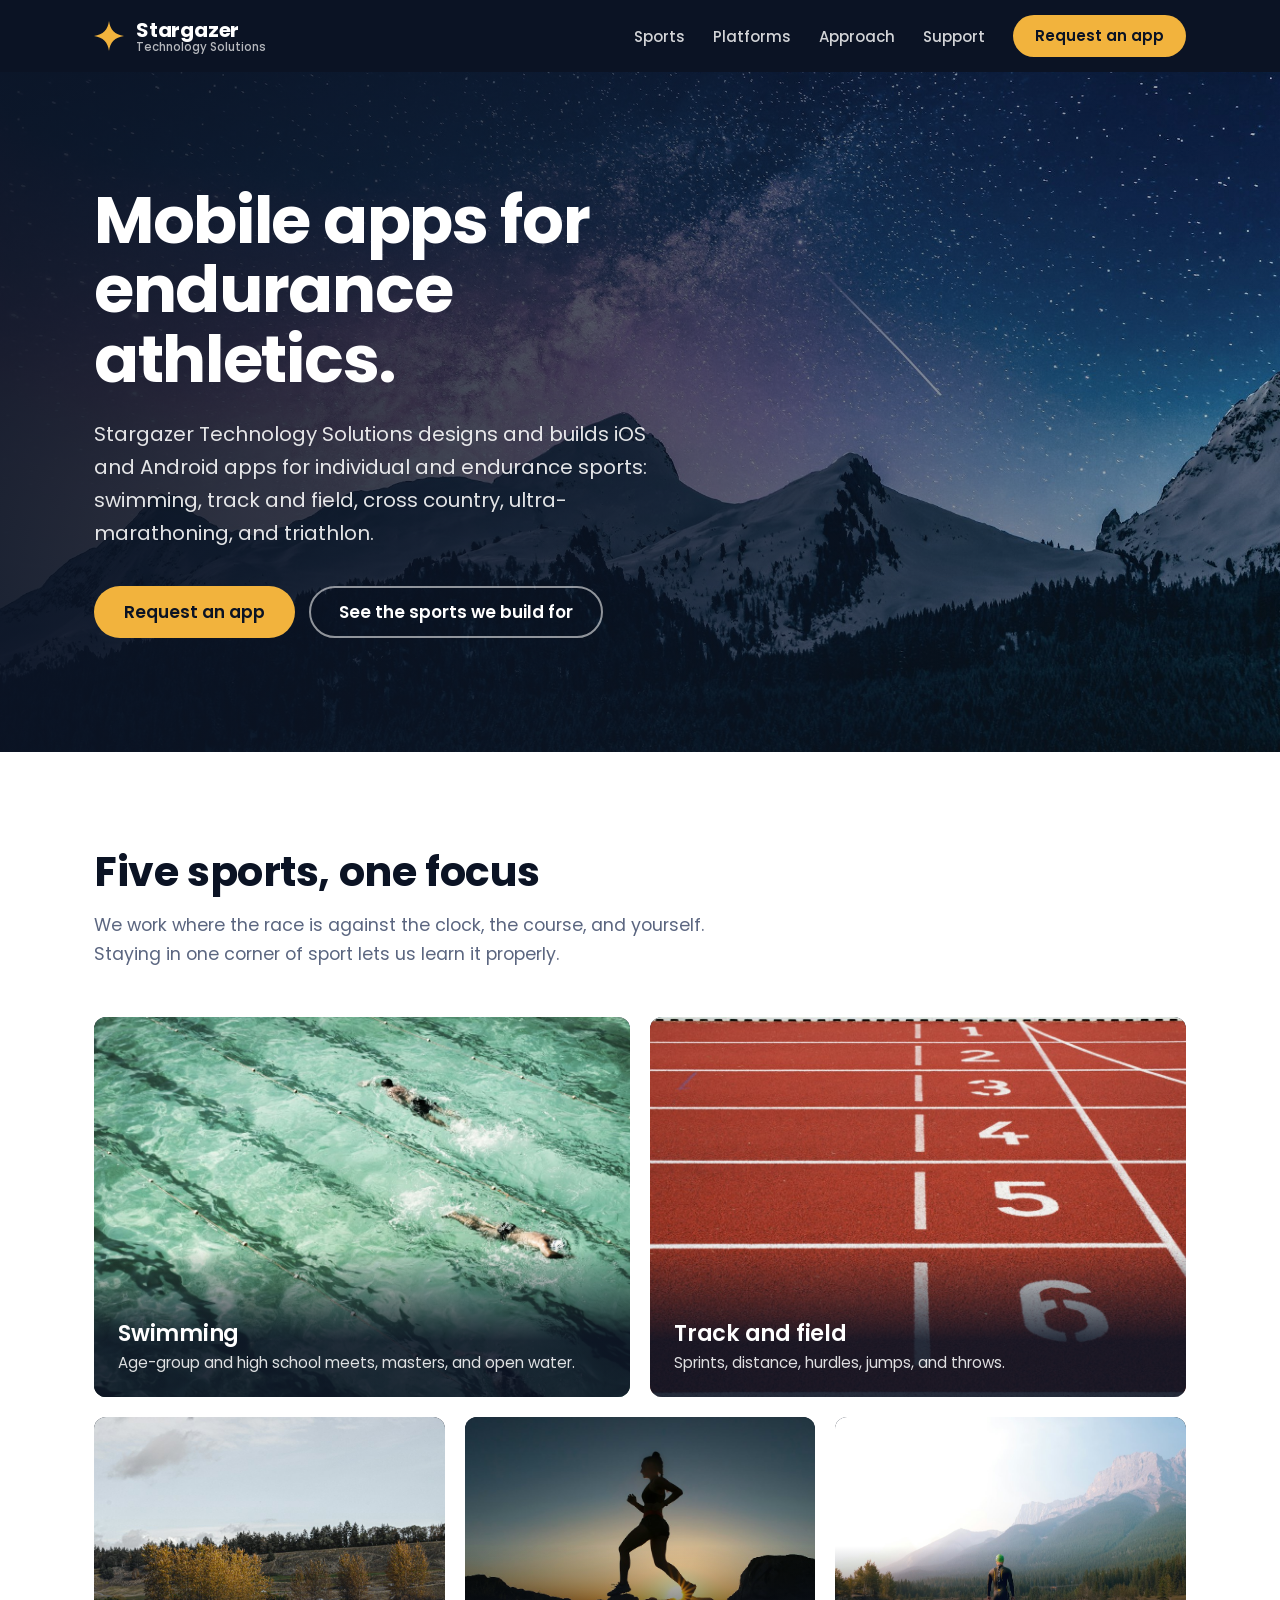
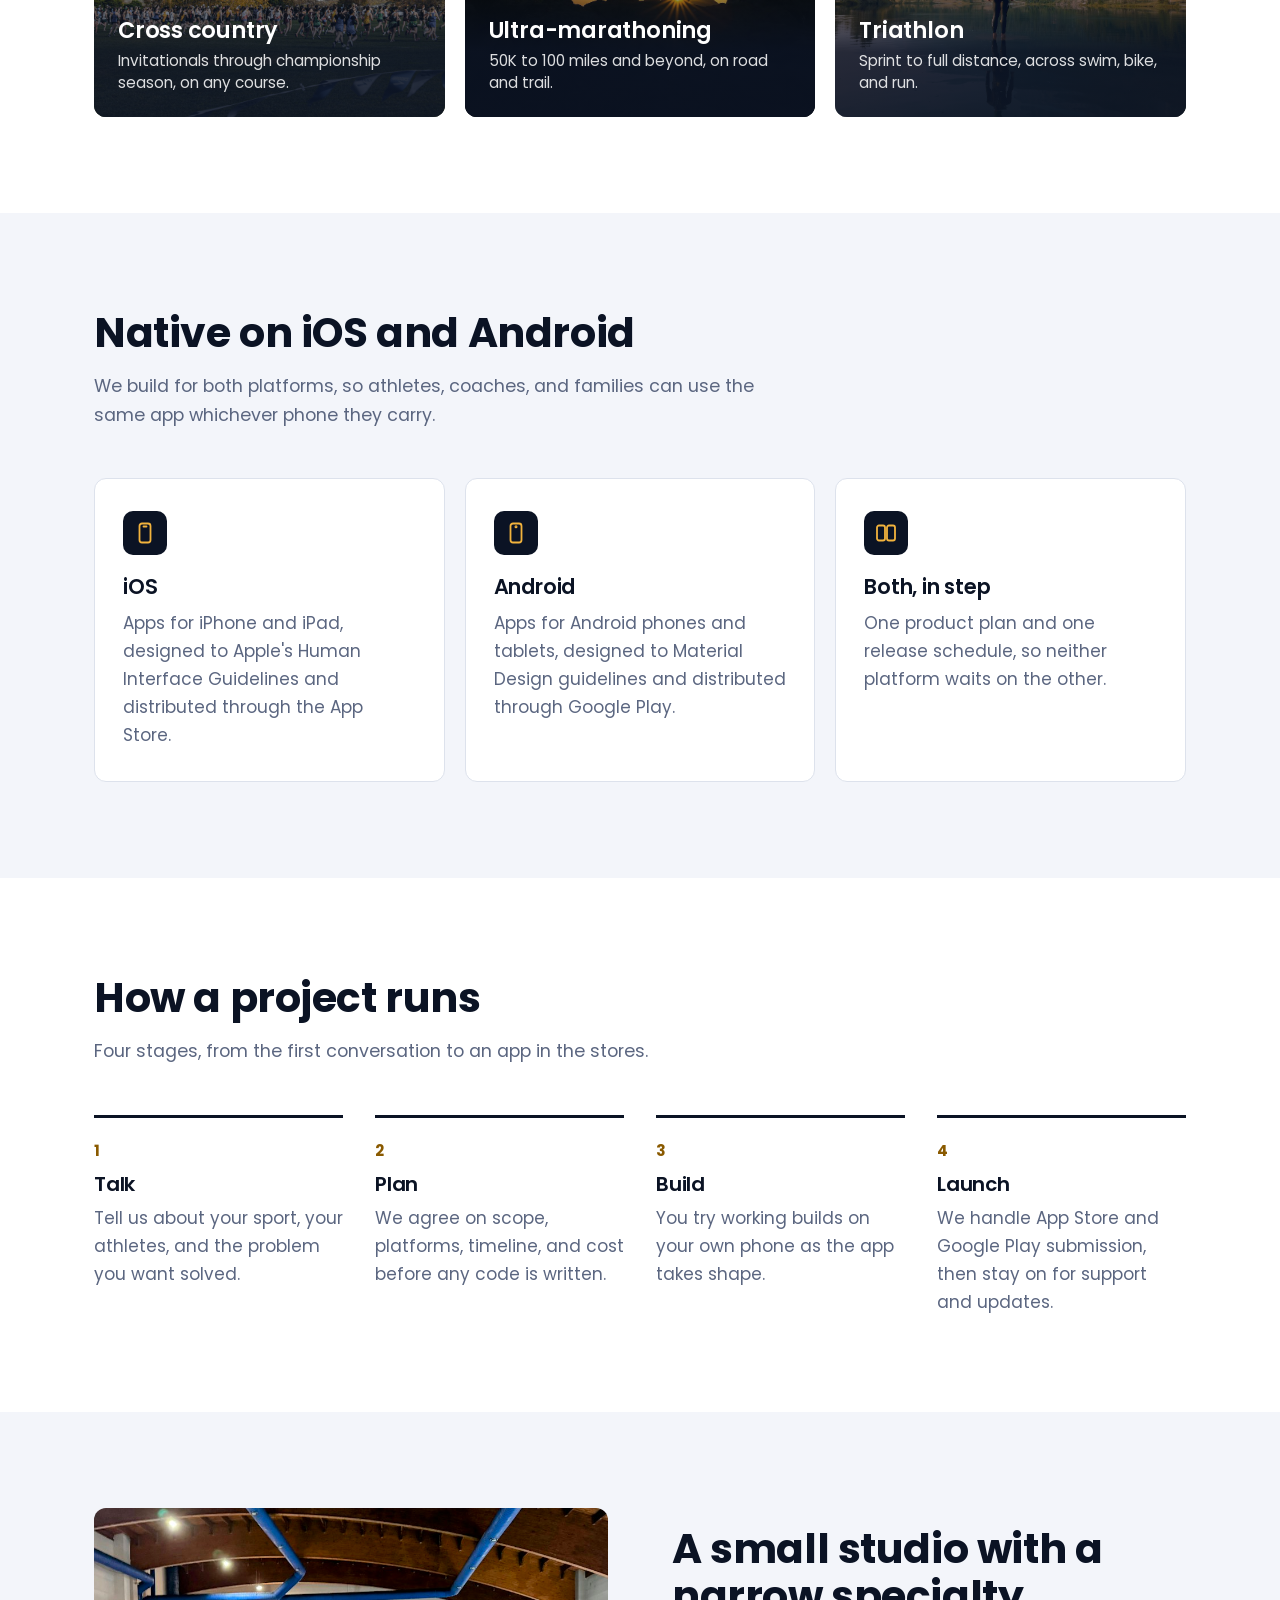
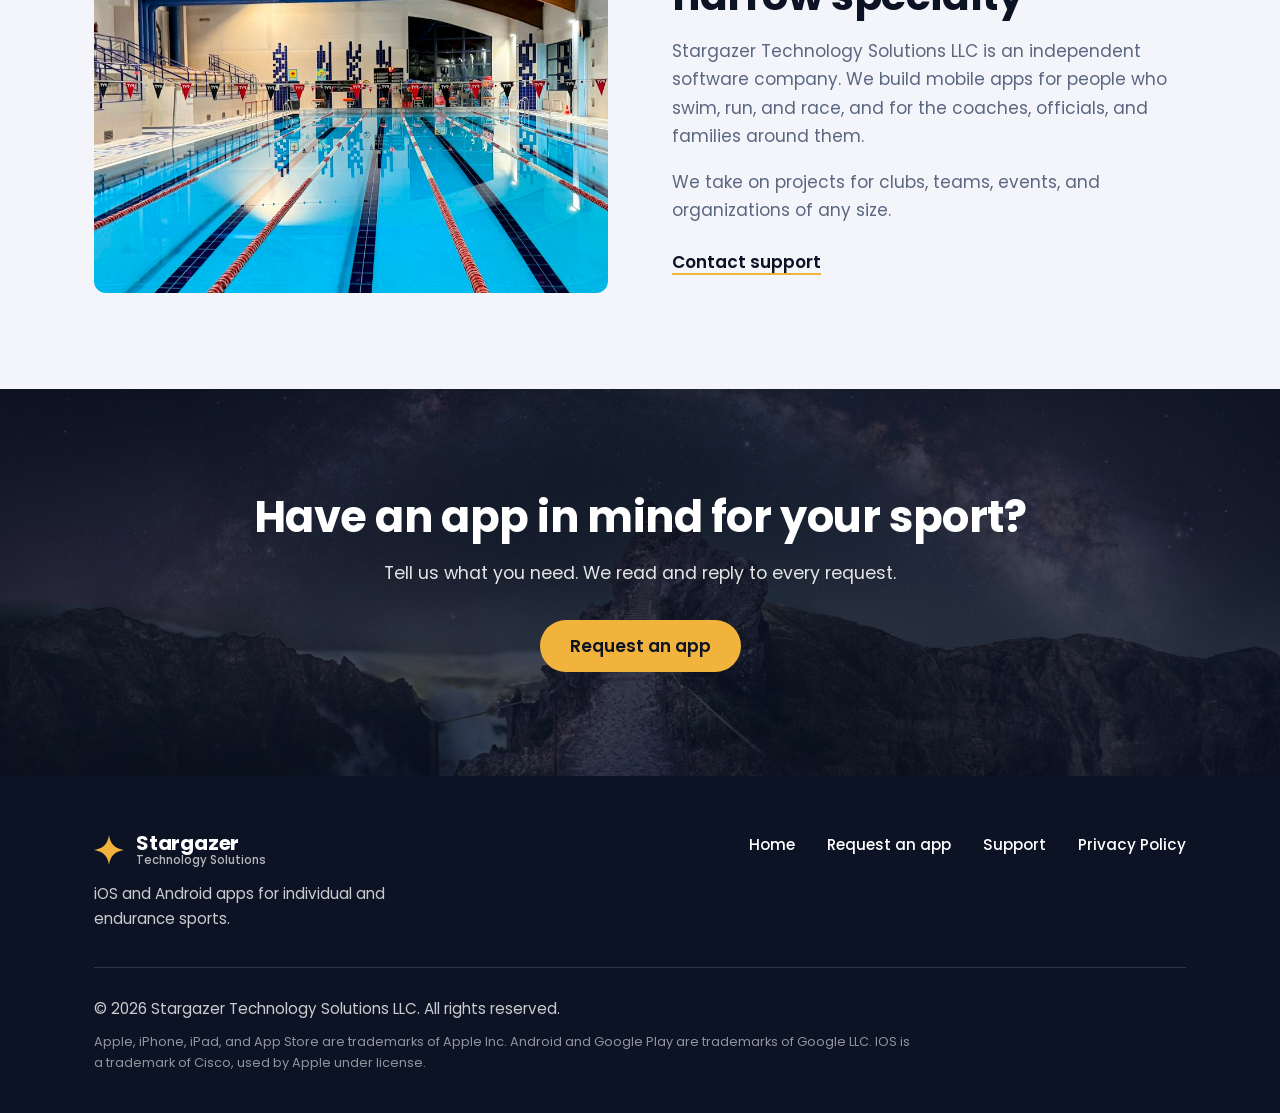
==== commit b141f41a: "Update home tagline and add support email link to contact page Co-Authored-By: Claude Sonnet 5.5 <no" ====
--- a/index.html
+++ b/index.html
@@ -42,7 +42,7 @@
   <section class="hero">
     <div class="container">
       <div class="hero-content">
-        <h1>Mobile apps for endurance athletes.</h1>
+        <h1>Mobile apps for endurance athletics.</h1>
         <p class="hero-lead">Stargazer Technology Solutions designs and builds iOS and Android apps for individual and endurance sports: swimming, track and field, cross country, ultra-marathoning, and triathlon.</p>
         <div class="hero-actions">
           <a class="btn btn-primary" href="request.html">Request an app</a>
--- a/style.css
+++ b/style.css
@@ -633,6 +633,23 @@
   color: var(--muted);
 }
 
+.info-box + .info-box {
+  margin-top: 20px;
+}
+
+.info-box a {
+  font-weight: 600;
+  color: var(--ink);
+  text-decoration: underline;
+  text-decoration-color: var(--gold);
+  text-decoration-thickness: 2px;
+  text-underline-offset: 4px;
+}
+
+.info-box a:hover {
+  text-decoration-color: var(--ink);
+}
+
 /* ---------- Prose (privacy policy) ---------- */
 
 .prose p {
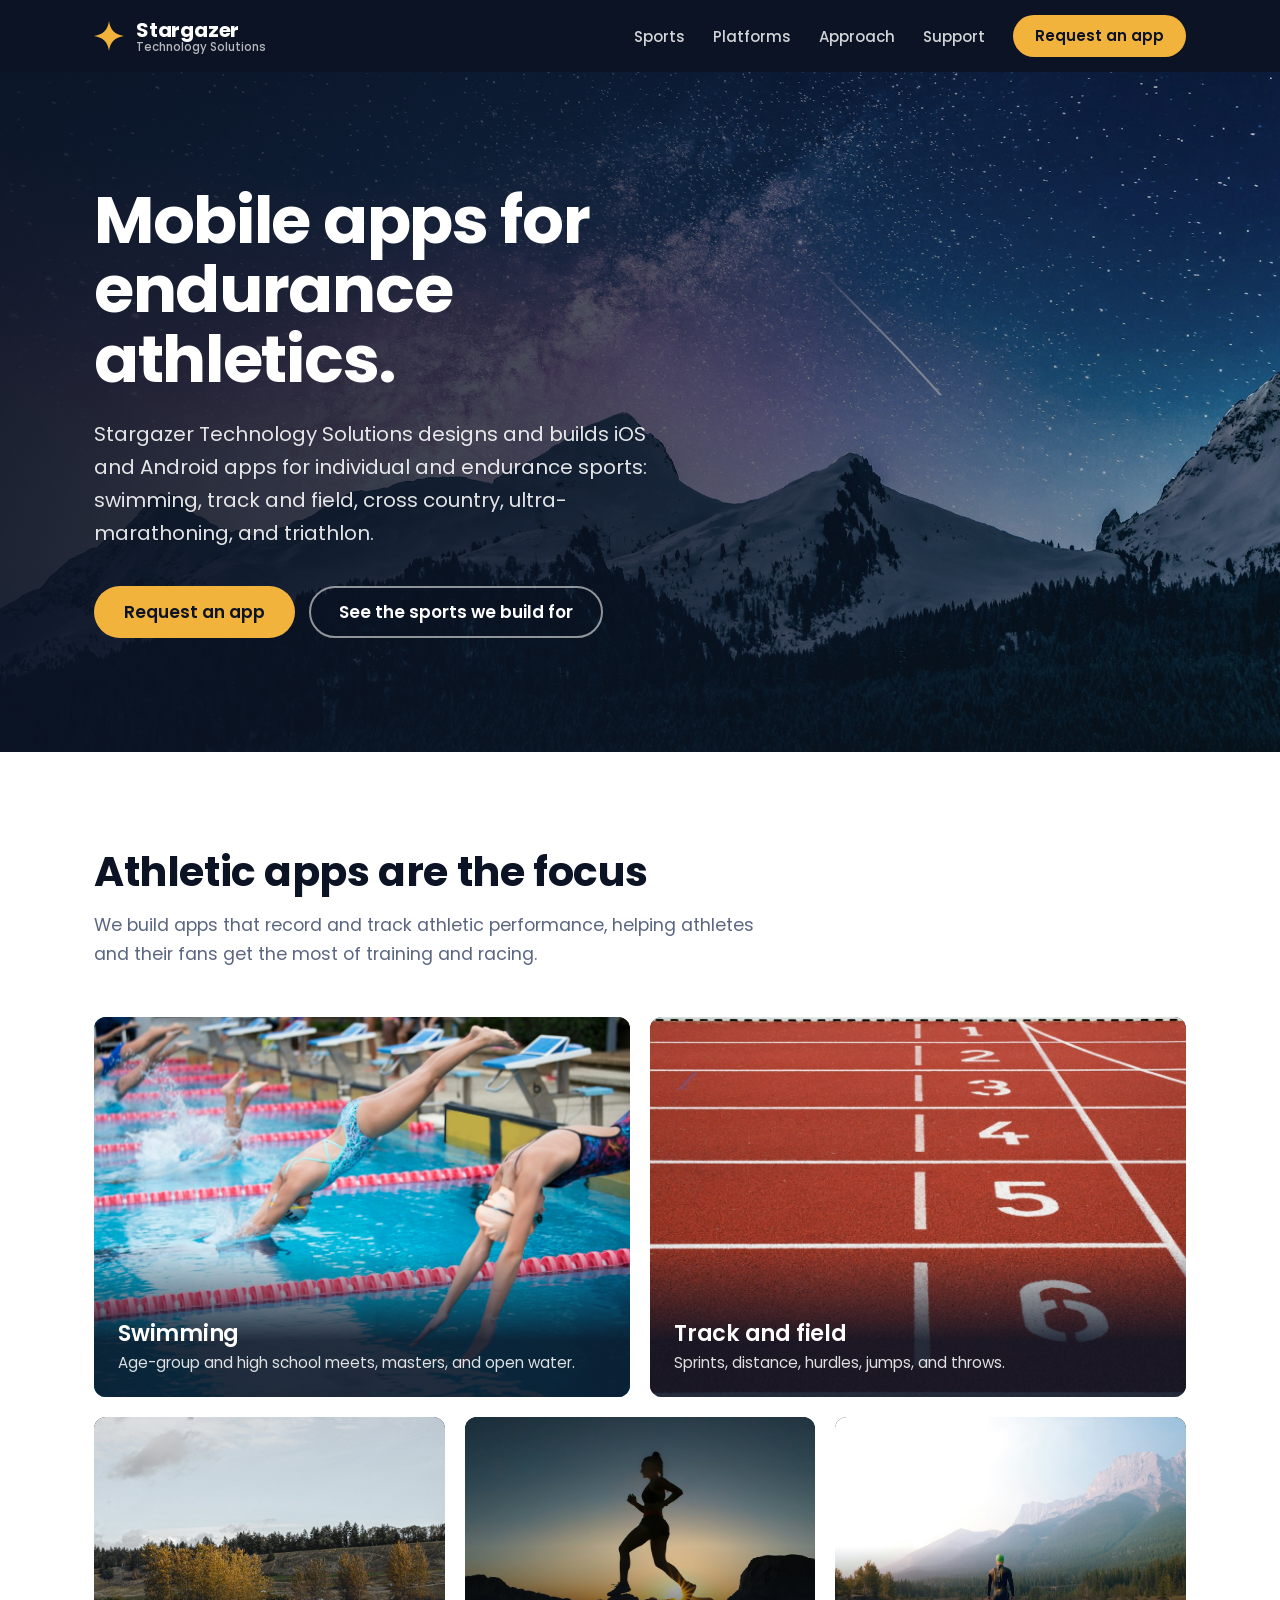
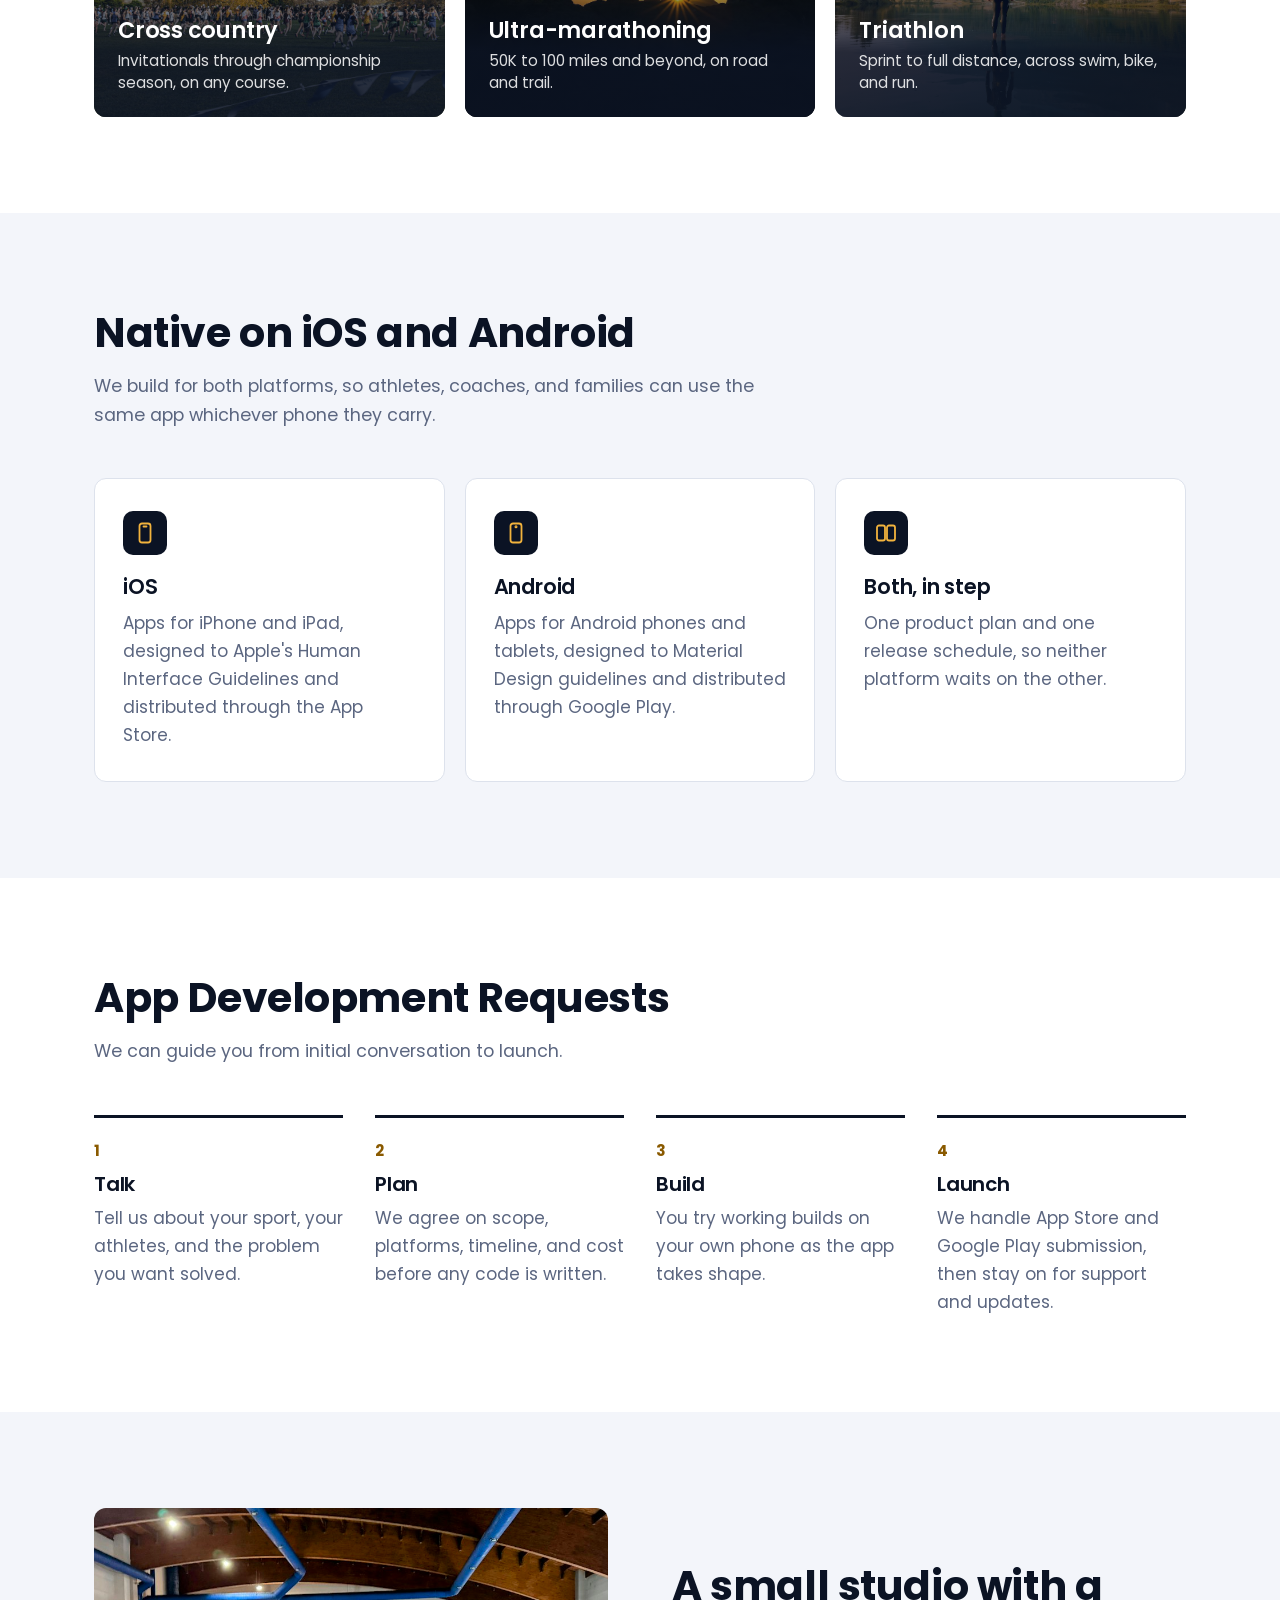
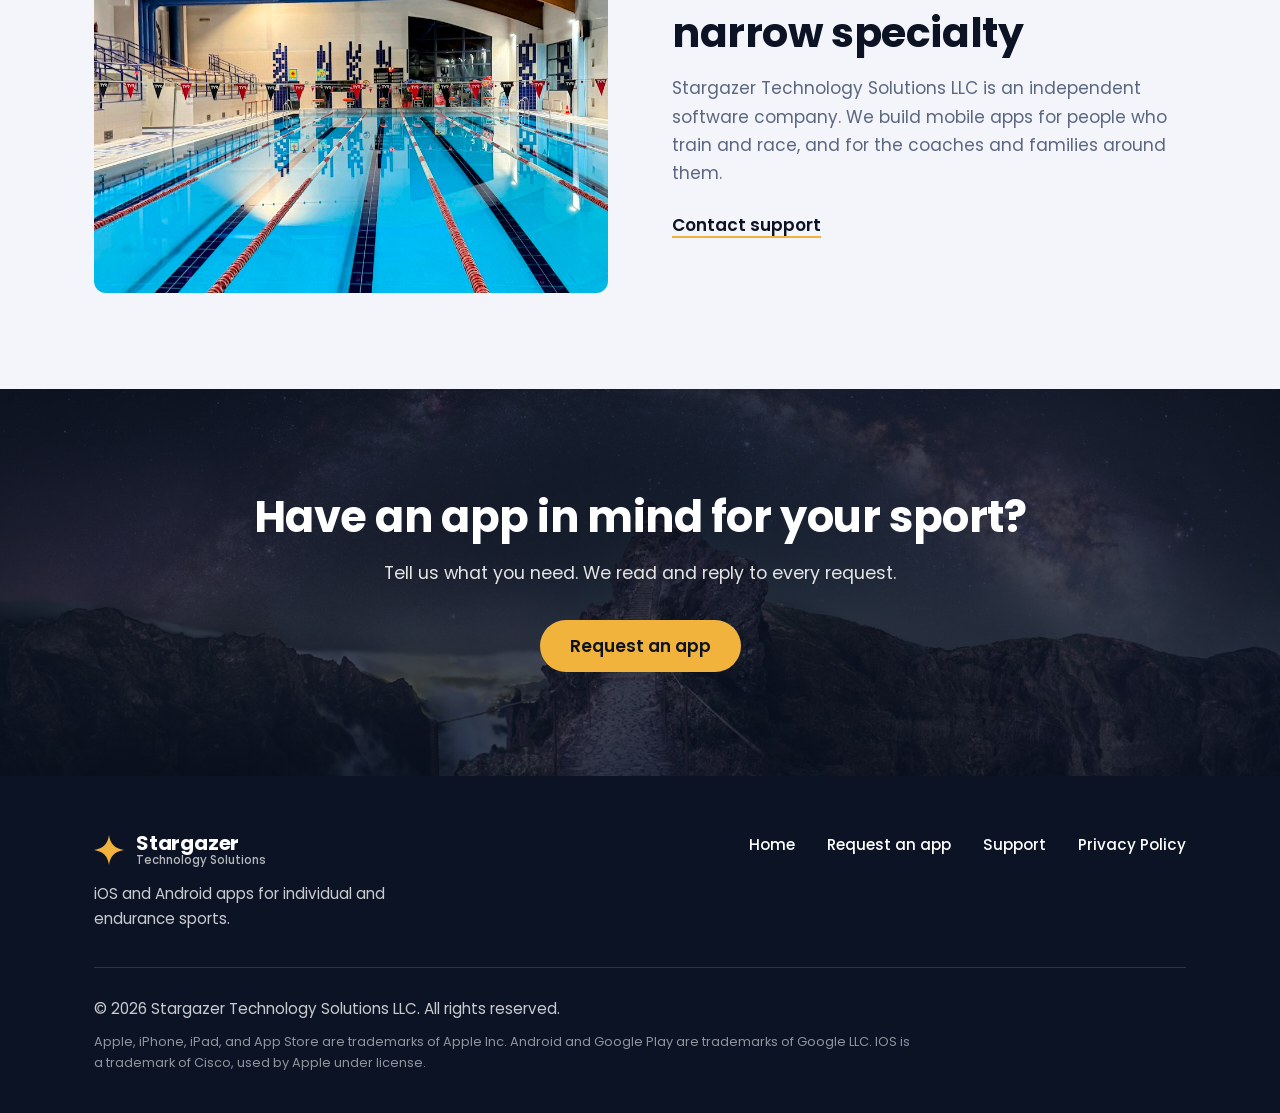
==== commit 6c024ddb: "Update home page copy and swimming photo Co-Authored-By: Claude Sonnet 5.5 <noreply@anthropic.com>" ====
--- a/index.html
+++ b/index.html
@@ -55,12 +55,12 @@
   <section class="section" id="sports">
     <div class="container">
       <div class="section-head">
-        <h2>Five sports, one focus</h2>
-        <p>We work where the race is against the clock, the course, and yourself. Staying in one corner of sport lets us learn it properly.</p>
+        <h2>Athletic apps are the focus</h2>
+        <p>We build apps that record and track athletic performance, helping athletes and their fans get the most of training and racing.</p>
       </div>
       <ul class="sports-grid">
         <li class="sport-card sport-card-wide">
-          <img src="images/swimming.jpg" alt="Swimmers training in pool lanes, seen from above" width="1200" height="800">
+          <img src="images/swimming.jpg" alt="Swimmers diving off the starting blocks at the start of a race" width="1200" height="800">
           <div class="sport-card-body">
             <h3>Swimming</h3>
             <p>Age-group and high school meets, masters, and open water.</p>
@@ -127,8 +127,8 @@
   <section class="section" id="approach">
     <div class="container">
       <div class="section-head">
-        <h2>How a project runs</h2>
-        <p>Four stages, from the first conversation to an app in the stores.</p>
+        <h2>App Development Requests</h2>
+        <p>We can guide you from initial conversation to launch.</p>
       </div>
       <ol class="steps">
         <li class="step">
@@ -158,8 +158,7 @@
       </div>
       <div class="split-text">
         <h2>A small studio with a narrow specialty</h2>
-        <p>Stargazer Technology Solutions LLC is an independent software company. We build mobile apps for people who swim, run, and race, and for the coaches, officials, and families around them.</p>
-        <p>We take on projects for clubs, teams, events, and organizations of any size.</p>
+        <p>Stargazer Technology Solutions LLC is an independent software company. We build mobile apps for people who train and race, and for the coaches and families around them.</p>
         <a class="text-link" href="contact.html">Contact support</a>
       </div>
     </div>
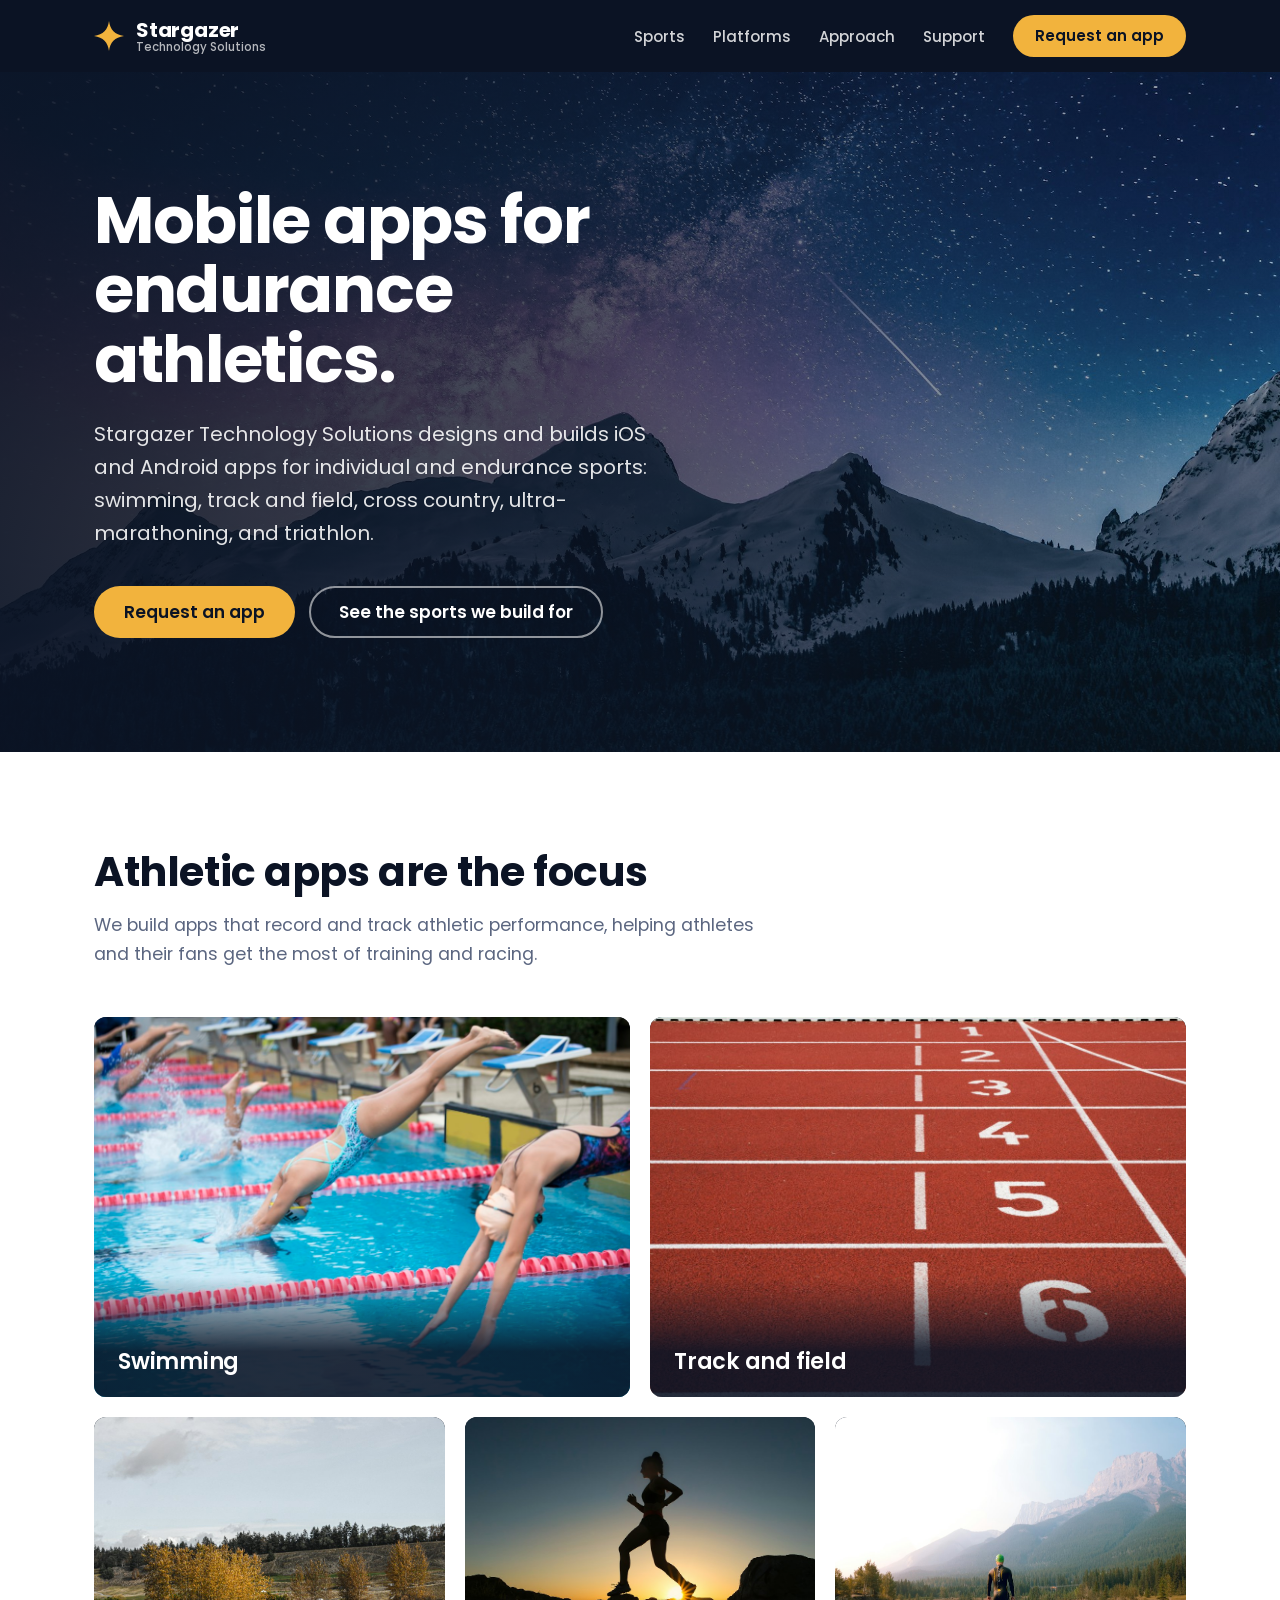
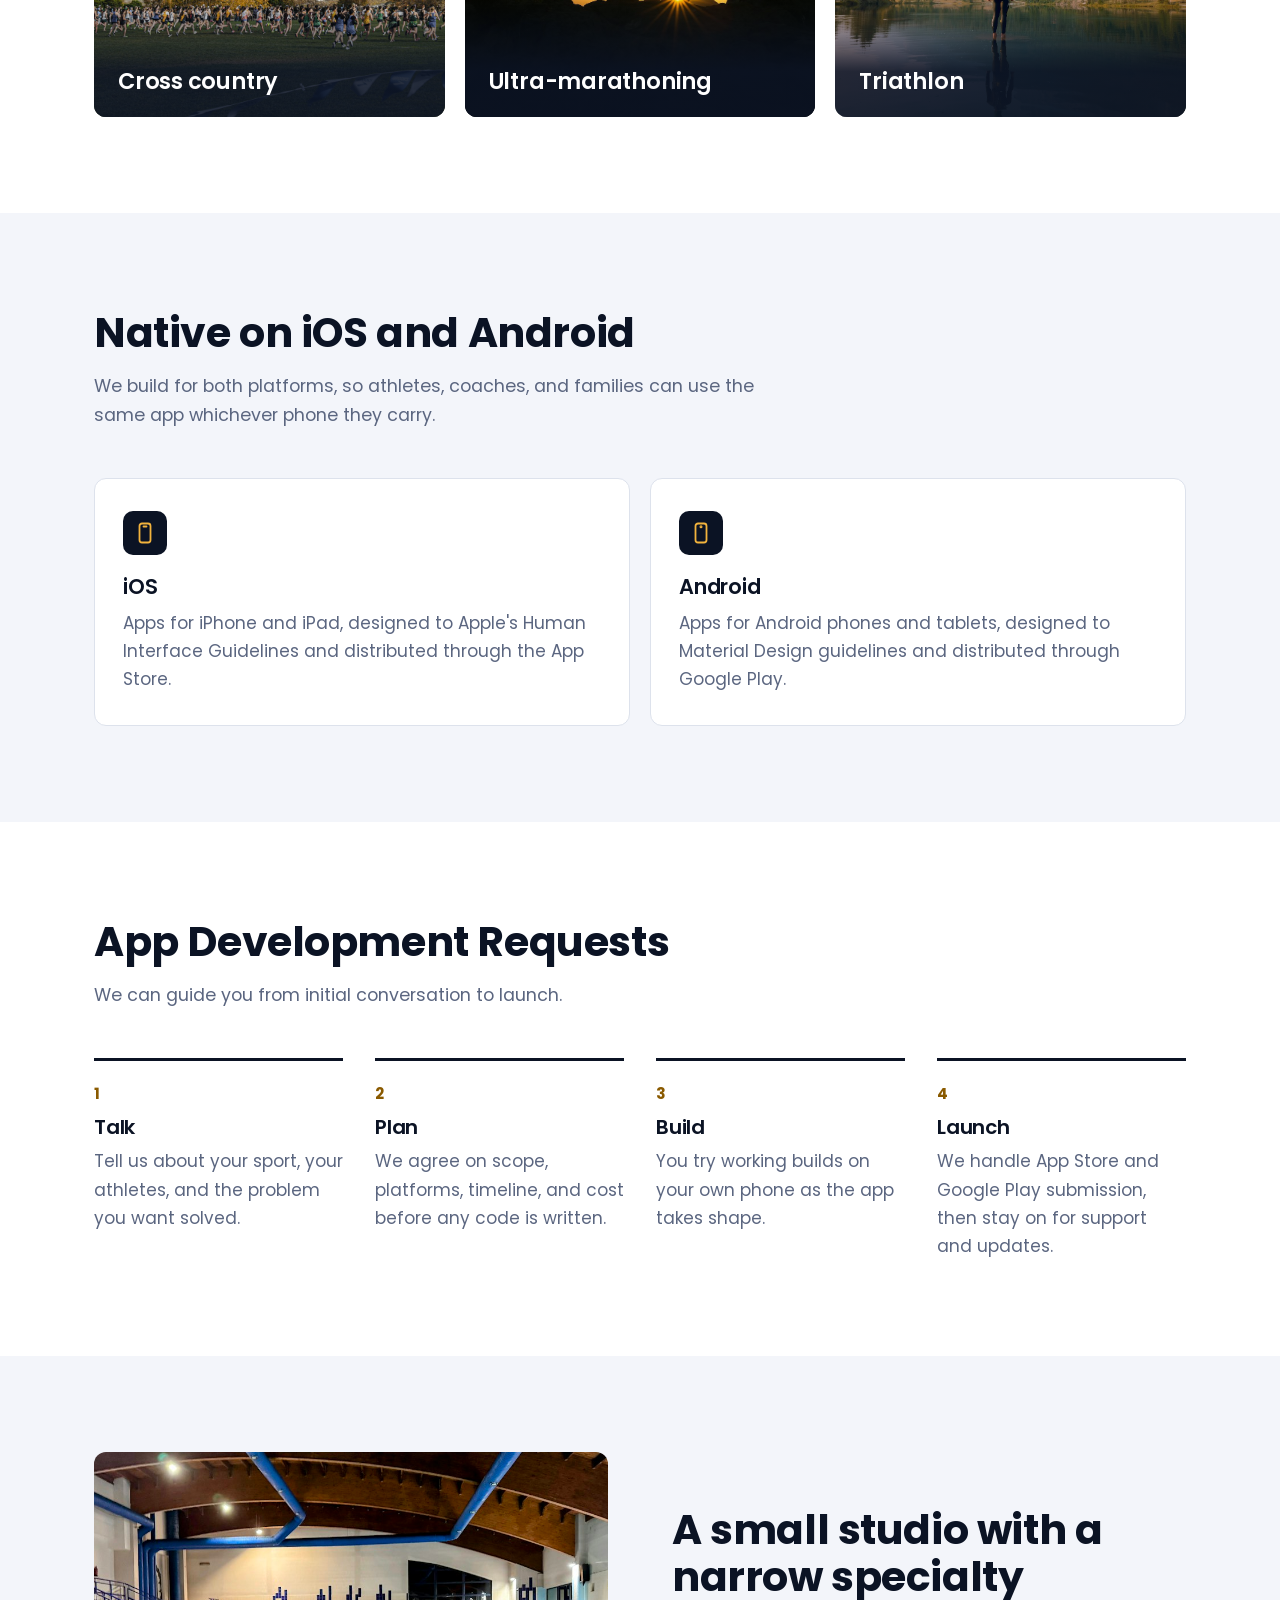
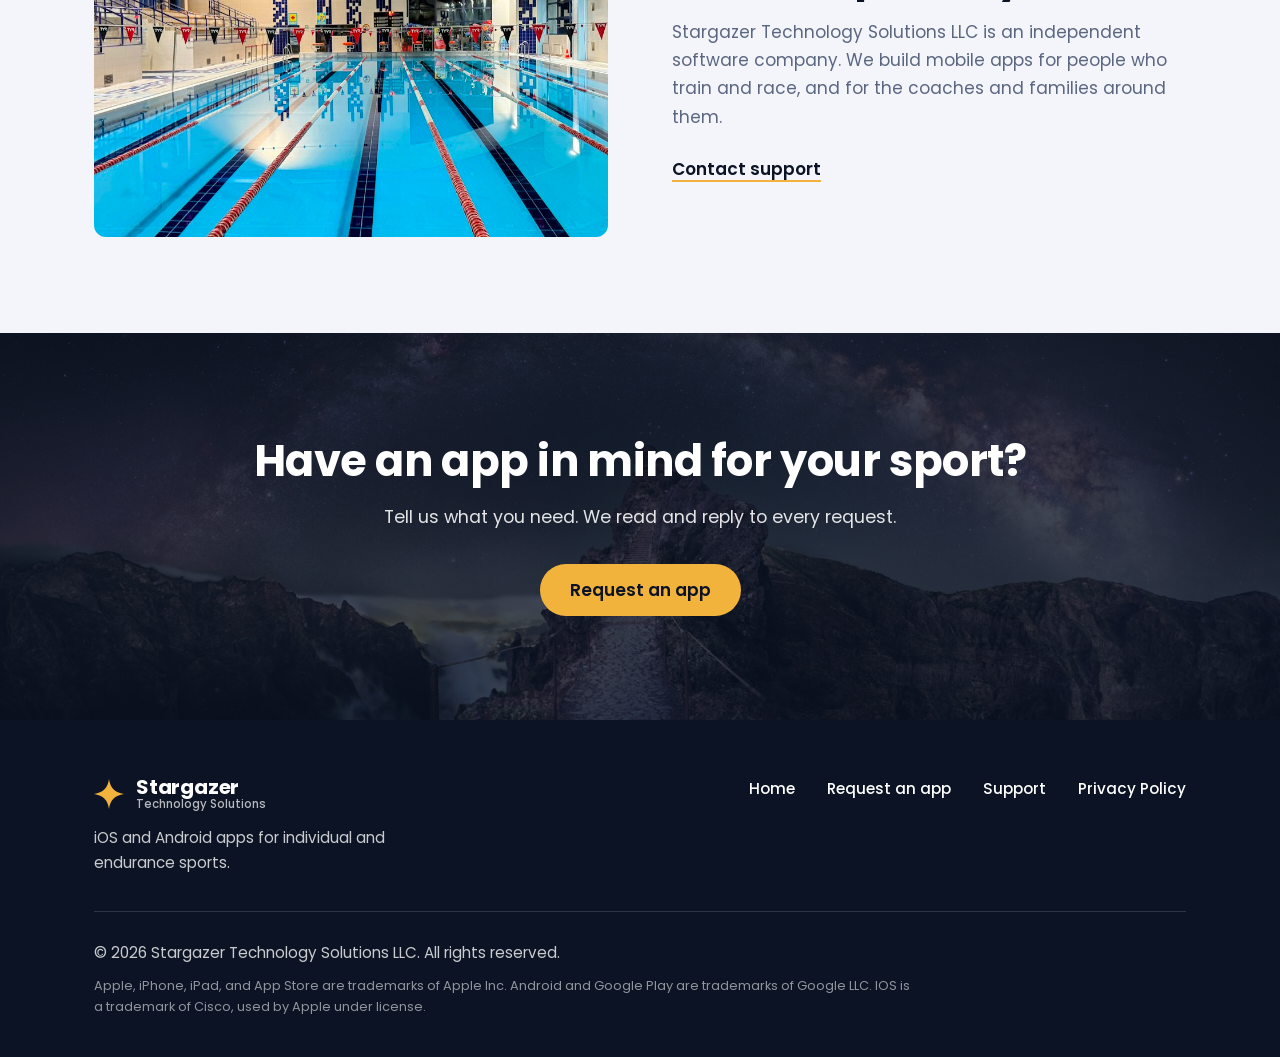
==== commit 302cc1d5: "Remove sport card subtext and 'Both, in step' platform card Co-Authored-By: Claude Sonnet 5.5 <norep" ====
--- a/index.html
+++ b/index.html
@@ -63,35 +63,30 @@
           <img src="images/swimming.jpg" alt="Swimmers diving off the starting blocks at the start of a race" width="1200" height="800">
           <div class="sport-card-body">
             <h3>Swimming</h3>
-            <p>Age-group and high school meets, masters, and open water.</p>
           </div>
         </li>
         <li class="sport-card sport-card-wide">
           <img src="images/track-and-field.jpg" alt="Numbered lanes on a red running track" width="1200" height="788" loading="lazy">
           <div class="sport-card-body">
             <h3>Track and field</h3>
-            <p>Sprints, distance, hurdles, jumps, and throws.</p>
           </div>
         </li>
         <li class="sport-card">
           <img src="images/cross-country.jpg" alt="A large field of cross country runners crossing a grass course" width="1200" height="800" loading="lazy">
           <div class="sport-card-body">
             <h3>Cross country</h3>
-            <p>Invitationals through championship season, on any course.</p>
           </div>
         </li>
         <li class="sport-card">
           <img src="images/ultra-marathon.jpg" alt="Silhouette of a runner on a rocky trail at sunrise" width="1200" height="787" loading="lazy">
           <div class="sport-card-body">
             <h3>Ultra-marathoning</h3>
-            <p>50K to 100 miles and beyond, on road and trail.</p>
           </div>
         </li>
         <li class="sport-card">
           <img src="images/triathlon.jpg" alt="An athlete in a wetsuit standing at the edge of a mountain lake" width="1200" height="900" loading="lazy">
           <div class="sport-card-body">
             <h3>Triathlon</h3>
-            <p>Sprint to full distance, across swim, bike, and run.</p>
           </div>
         </li>
       </ul>
@@ -114,11 +109,6 @@
           <svg class="platform-icon" viewBox="0 0 24 24" aria-hidden="true" focusable="false"><rect x="6.500" y="2.500" width="11" height="19" rx="2.500"/><circle cx="12" cy="5.800" r="0.600"/></svg>
           <h3>Android</h3>
           <p>Apps for Android phones and tablets, designed to Material Design guidelines and distributed through Google Play.</p>
-        </div>
-        <div class="platform-card">
-          <svg class="platform-icon" viewBox="0 0 24 24" aria-hidden="true" focusable="false"><rect x="3" y="4.500" width="8" height="15" rx="2"/><rect x="13" y="4.500" width="8" height="15" rx="2"/></svg>
-          <h3>Both, in step</h3>
-          <p>One product plan and one release schedule, so neither platform waits on the other.</p>
         </div>
       </div>
     </div>
--- a/style.css
+++ b/style.css
@@ -363,7 +363,7 @@
 
 .platform-grid {
   display: grid;
-  grid-template-columns: repeat(3, 1fr);
+  grid-template-columns: repeat(2, 1fr);
   gap: 20px;
 }
 
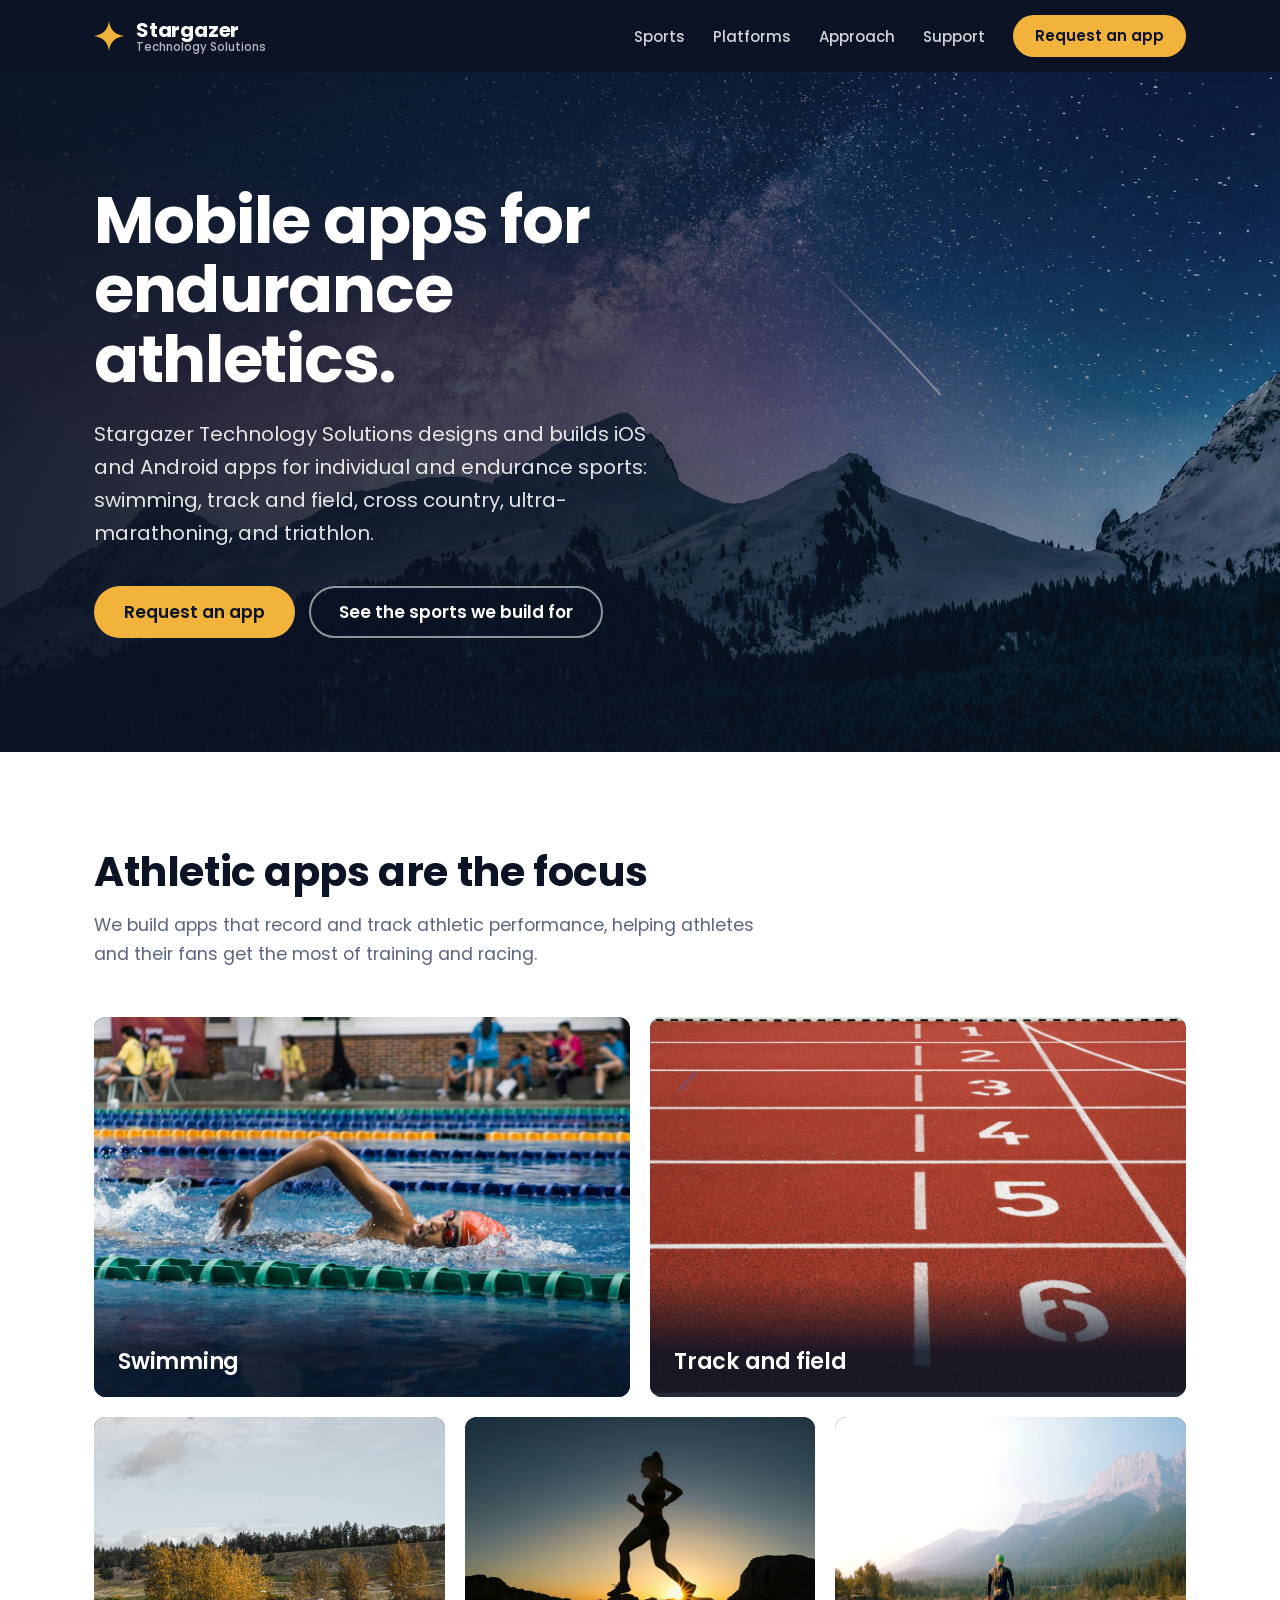
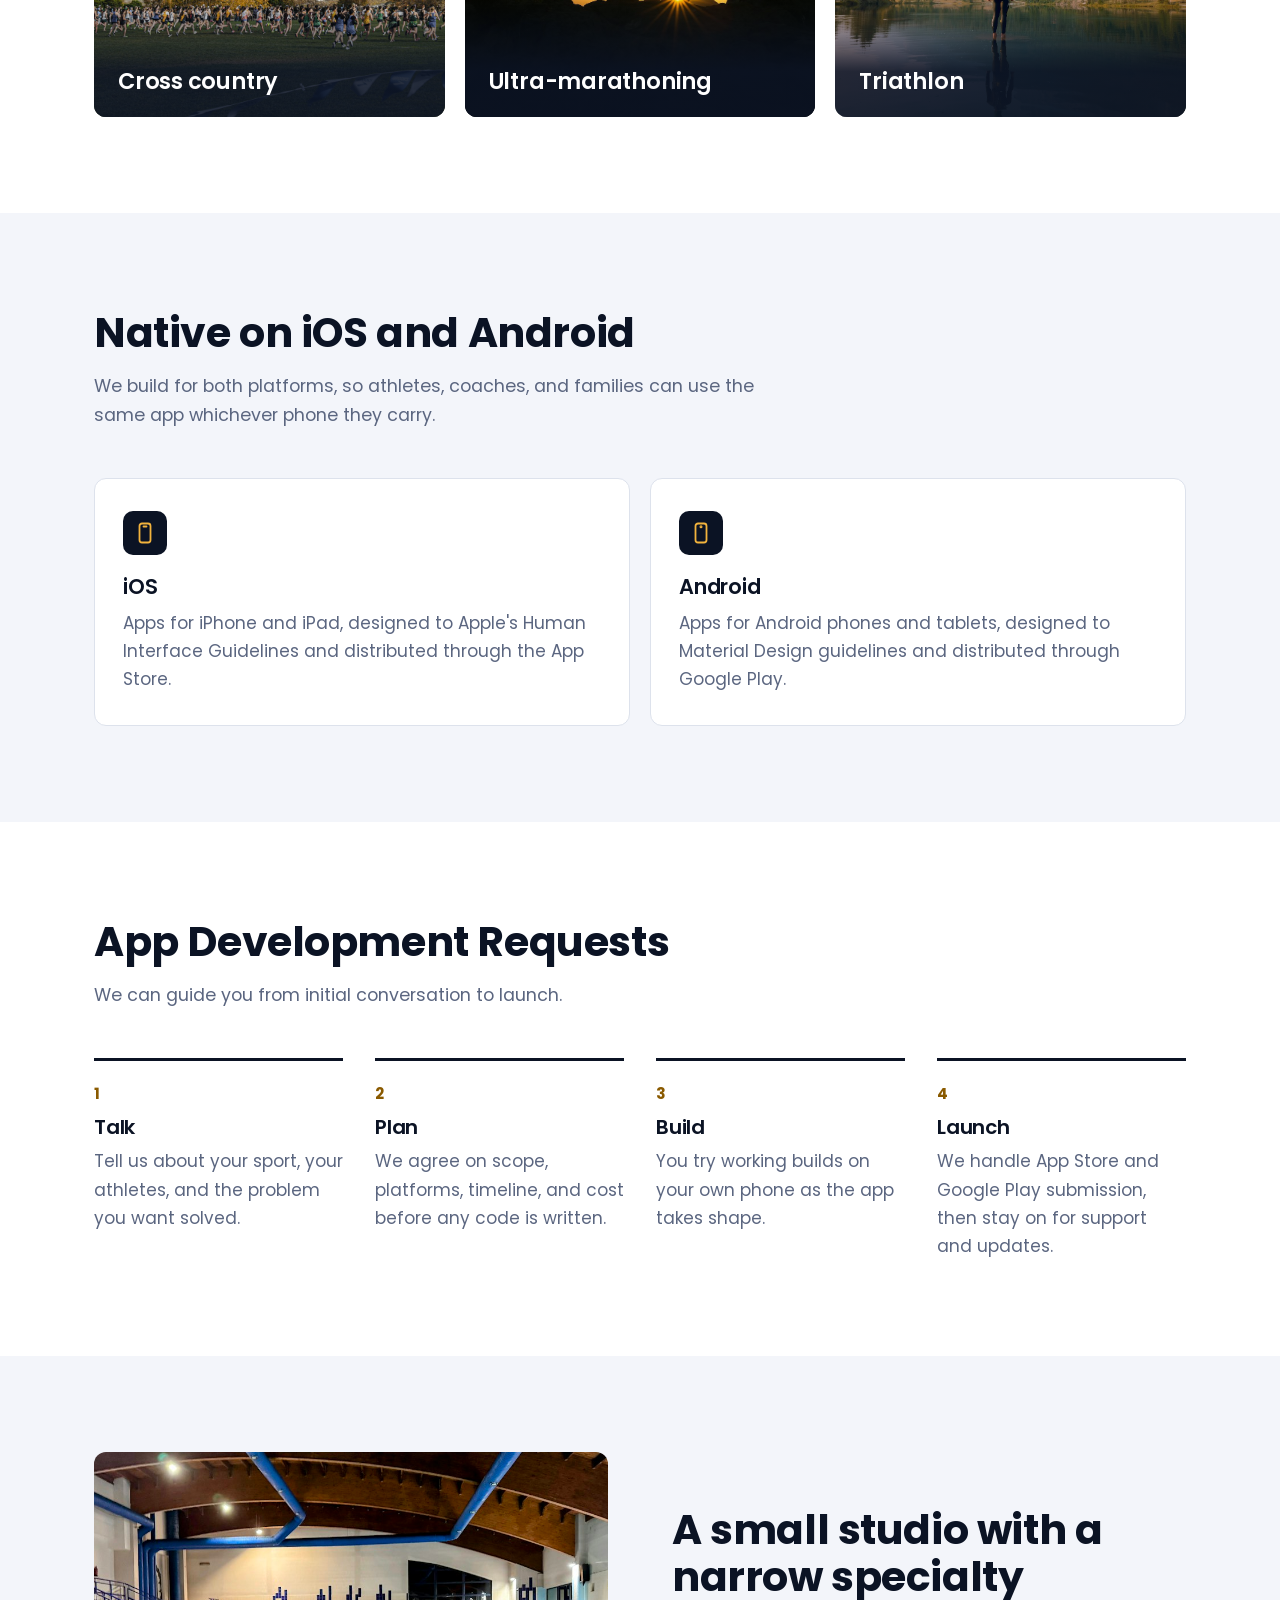
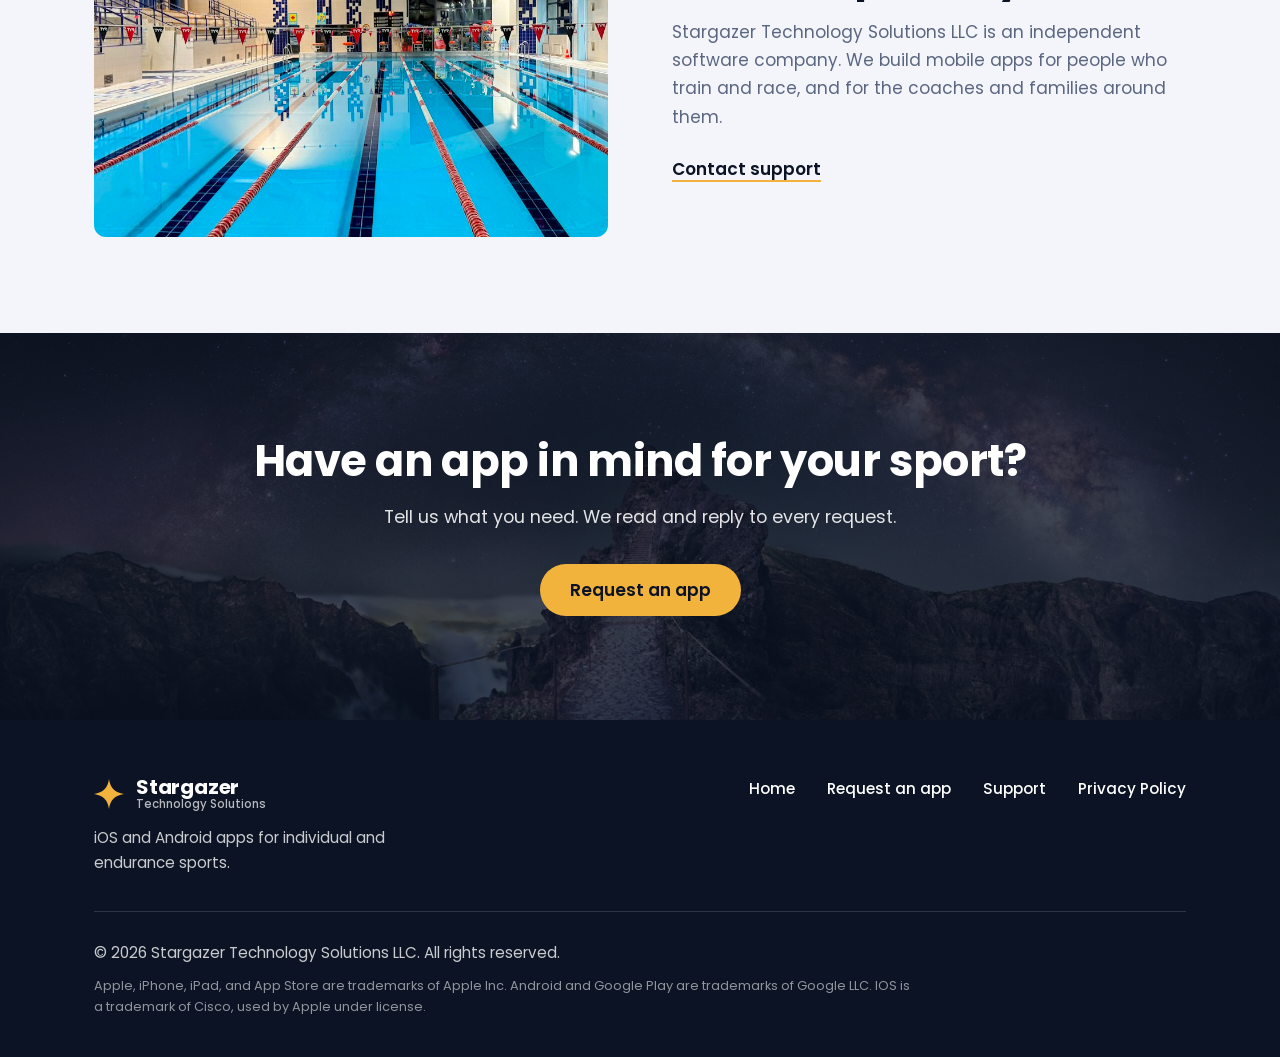
==== commit fce67d5f: "Swap swimming photo for a high school/college-age race image Co-Authored-By: Claude Sonnet 5.5 <nore" ====
--- a/index.html
+++ b/index.html
@@ -60,7 +60,7 @@
       </div>
       <ul class="sports-grid">
         <li class="sport-card sport-card-wide">
-          <img src="images/swimming.jpg" alt="Swimmers diving off the starting blocks at the start of a race" width="1200" height="800">
+          <img src="images/swimming.jpg" alt="A swimmer in a red cap racing freestyle at a swim meet" width="1200" height="800">
           <div class="sport-card-body">
             <h3>Swimming</h3>
           </div>
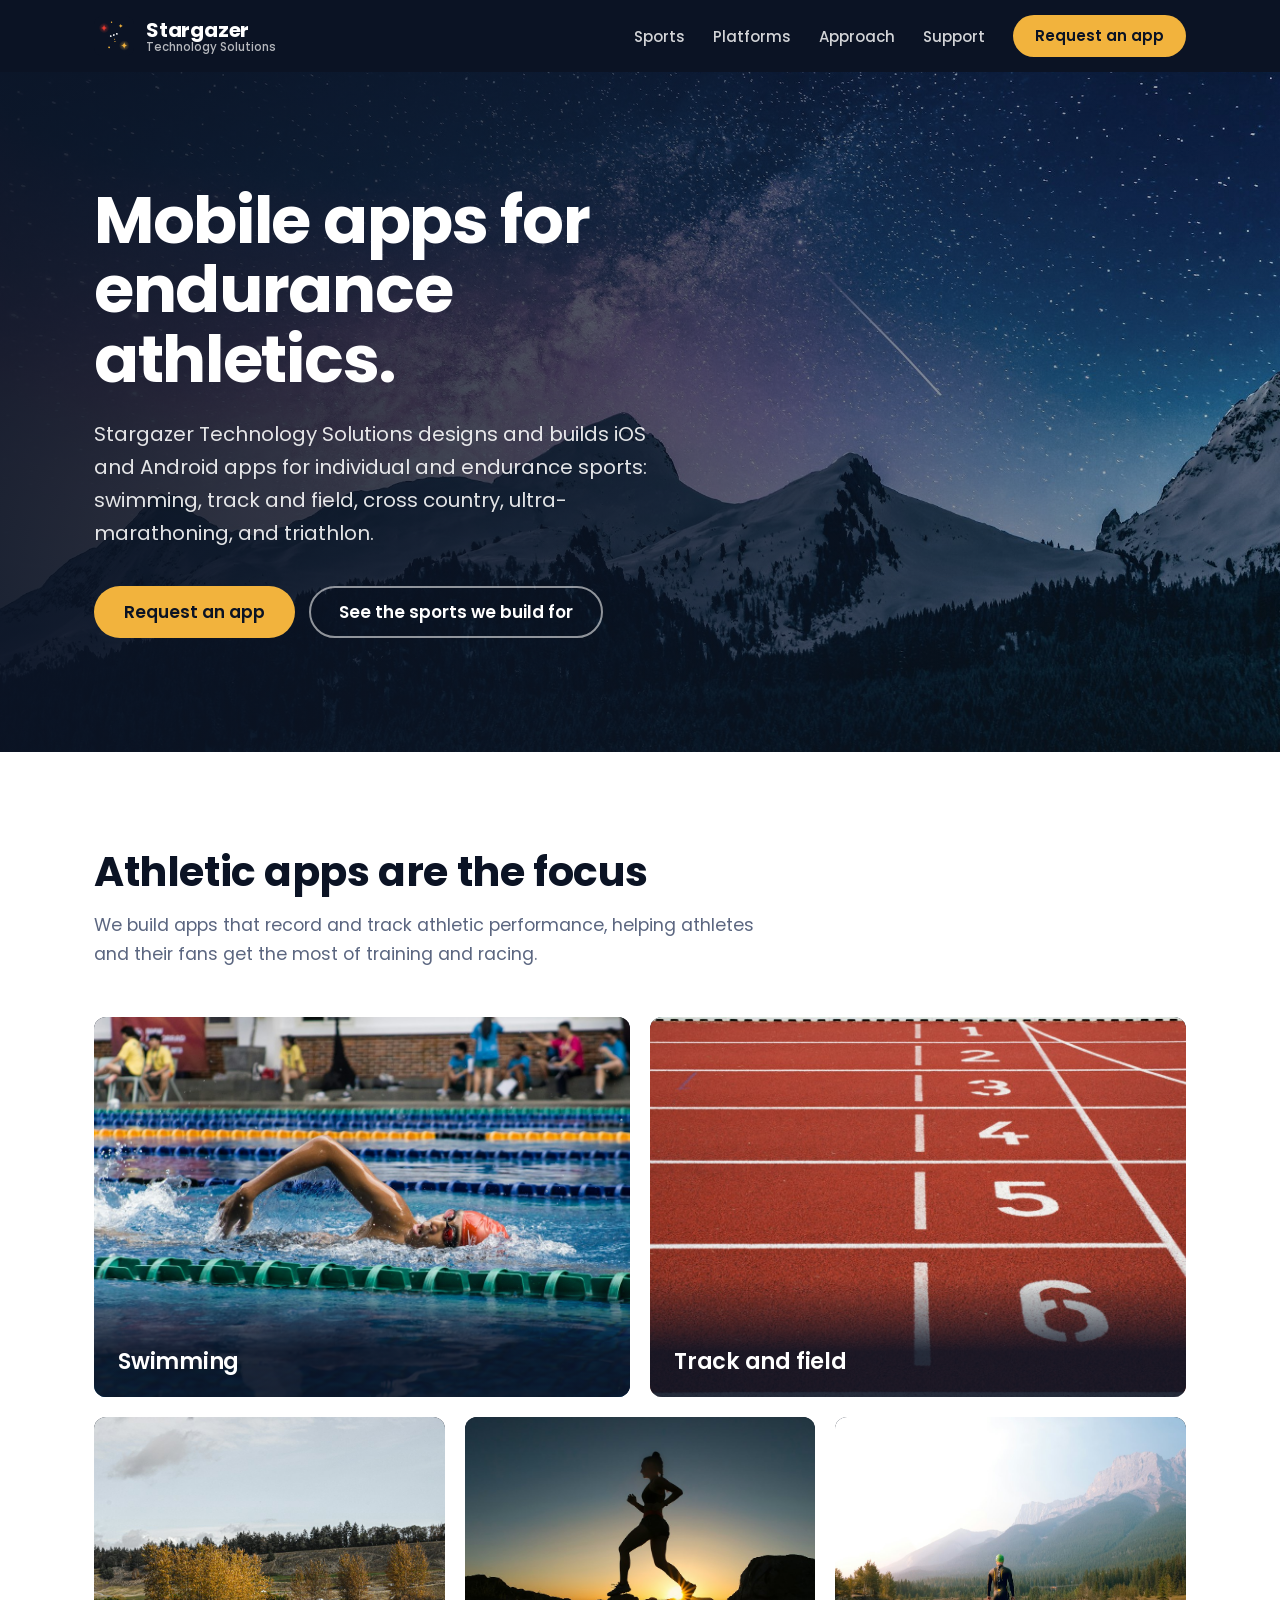
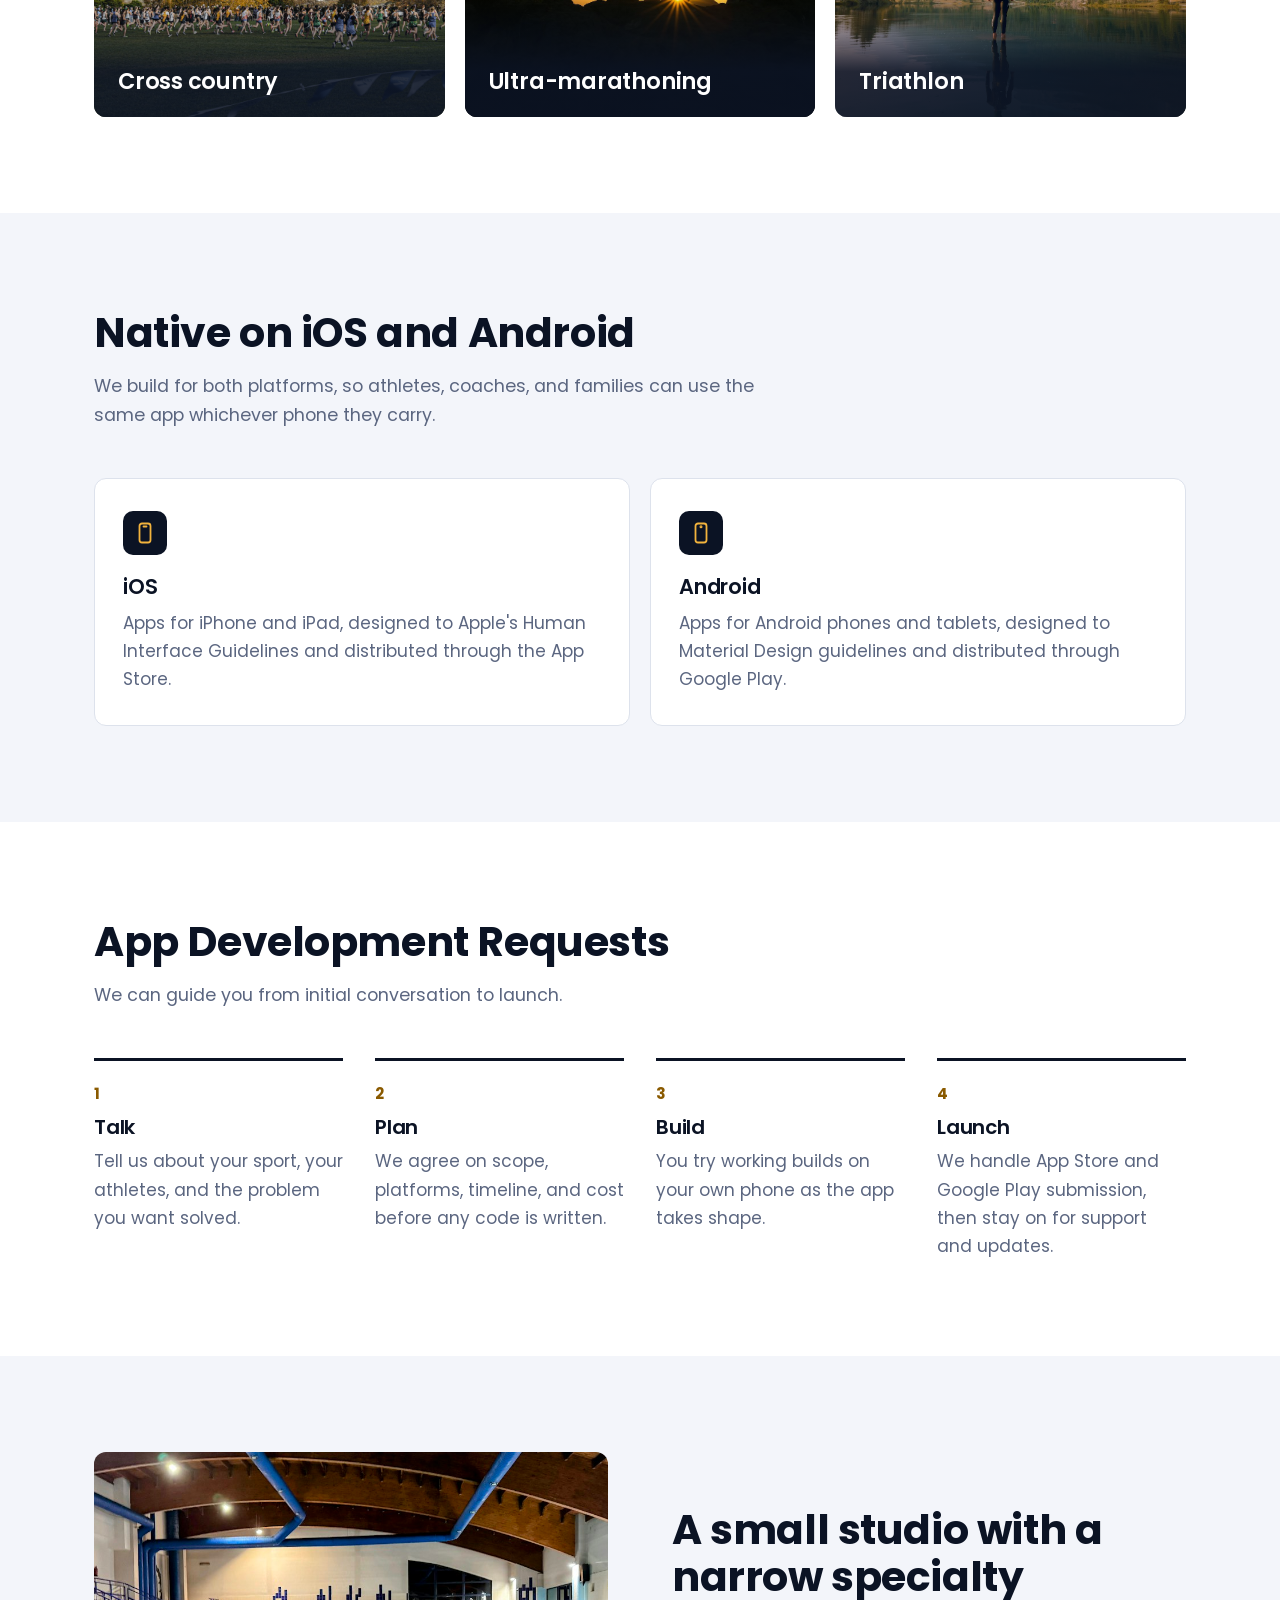
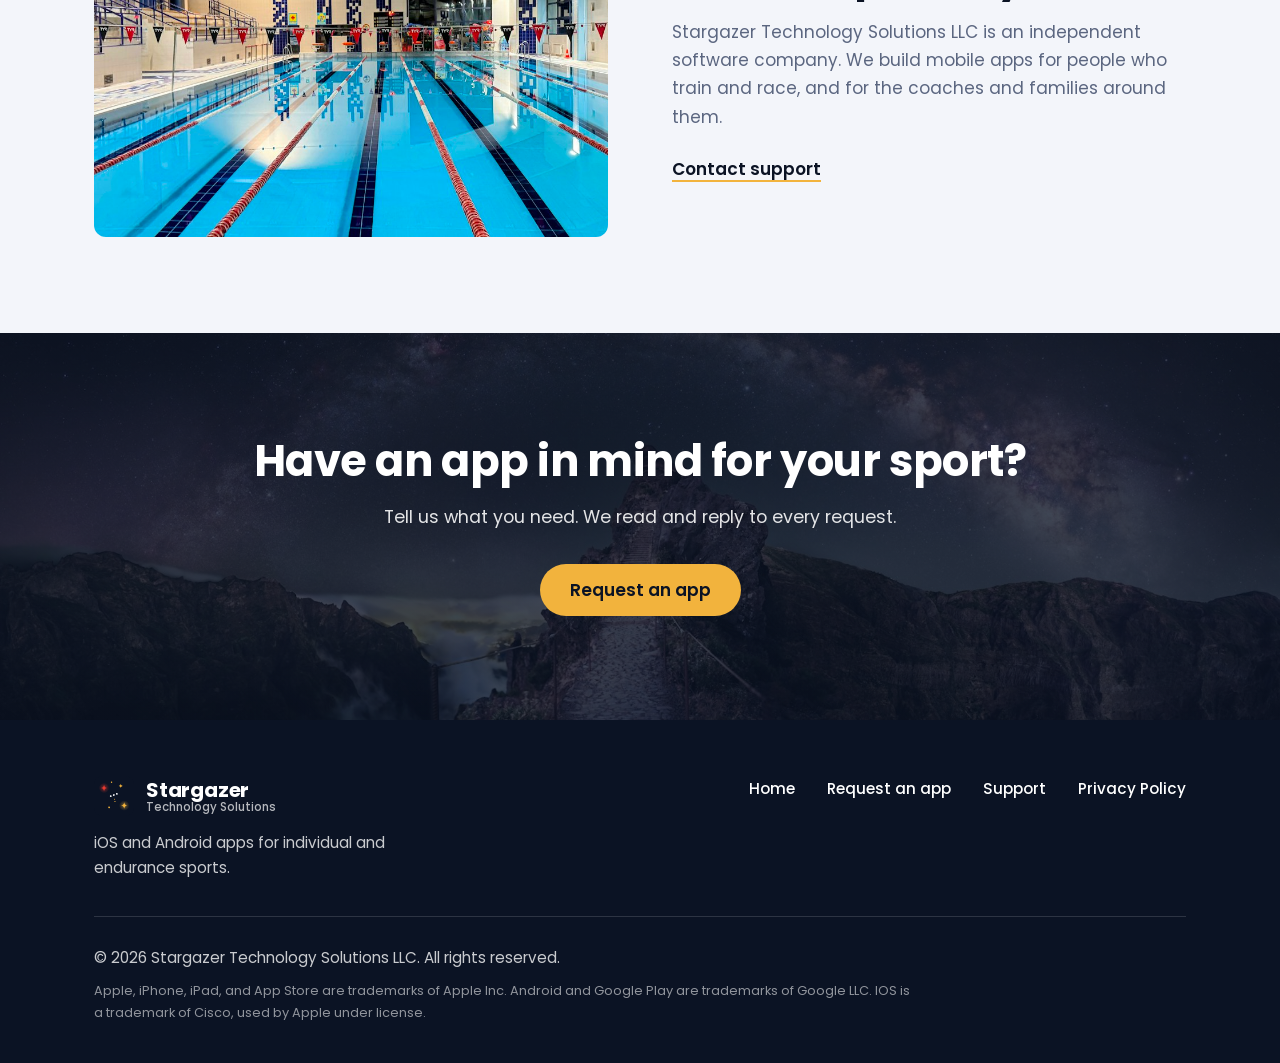
==== commit 253558f9: "Use Orion logo (stars only) in header and footer Co-Authored-By: Claude Sonnet 5.5 <noreply@anthropi" ====
--- a/index.html
+++ b/index.html
@@ -19,7 +19,7 @@
 <header class="site-header">
   <div class="container header-inner">
     <a class="brand" href="index.html" aria-label="Stargazer Technology Solutions home">
-      <svg class="brand-mark" viewBox="4 4 24 24" aria-hidden="true" focusable="false"><path d="M16 4c.9 7 4.6 10.900 12 12-7.400 1.100-11.100 5-12 12-.9-7-4.600-10.900-12-12 7.400-1.100 11.100-5 12-12z"/></svg>
+      <img class="brand-mark" src="logo-orion.svg" alt="" width="40" height="40">
       <span class="brand-text">
         <span class="brand-name">Stargazer</span>
         <span class="brand-sub">Technology Solutions</span>
@@ -169,7 +169,7 @@
     <div class="footer-top">
       <div class="footer-about">
         <a class="brand" href="index.html" aria-label="Stargazer Technology Solutions home">
-          <svg class="brand-mark" viewBox="4 4 24 24" aria-hidden="true" focusable="false"><path d="M16 4c.9 7 4.6 10.900 12 12-7.400 1.100-11.100 5-12 12-.9-7-4.600-10.900-12-12 7.400-1.100 11.100-5 12-12z"/></svg>
+          <img class="brand-mark" src="logo-orion.svg" alt="" width="40" height="40">
           <span class="brand-text">
             <span class="brand-name">Stargazer</span>
             <span class="brand-sub">Technology Solutions</span>
--- a/style.css
+++ b/style.css
@@ -180,10 +180,9 @@
 }
 
 .brand-mark {
-  width: 30px;
-  height: 30px;
+  width: 40px;
+  height: 40px;
   flex: none;
-  fill: var(--gold);
 }
 
 .brand-text {
